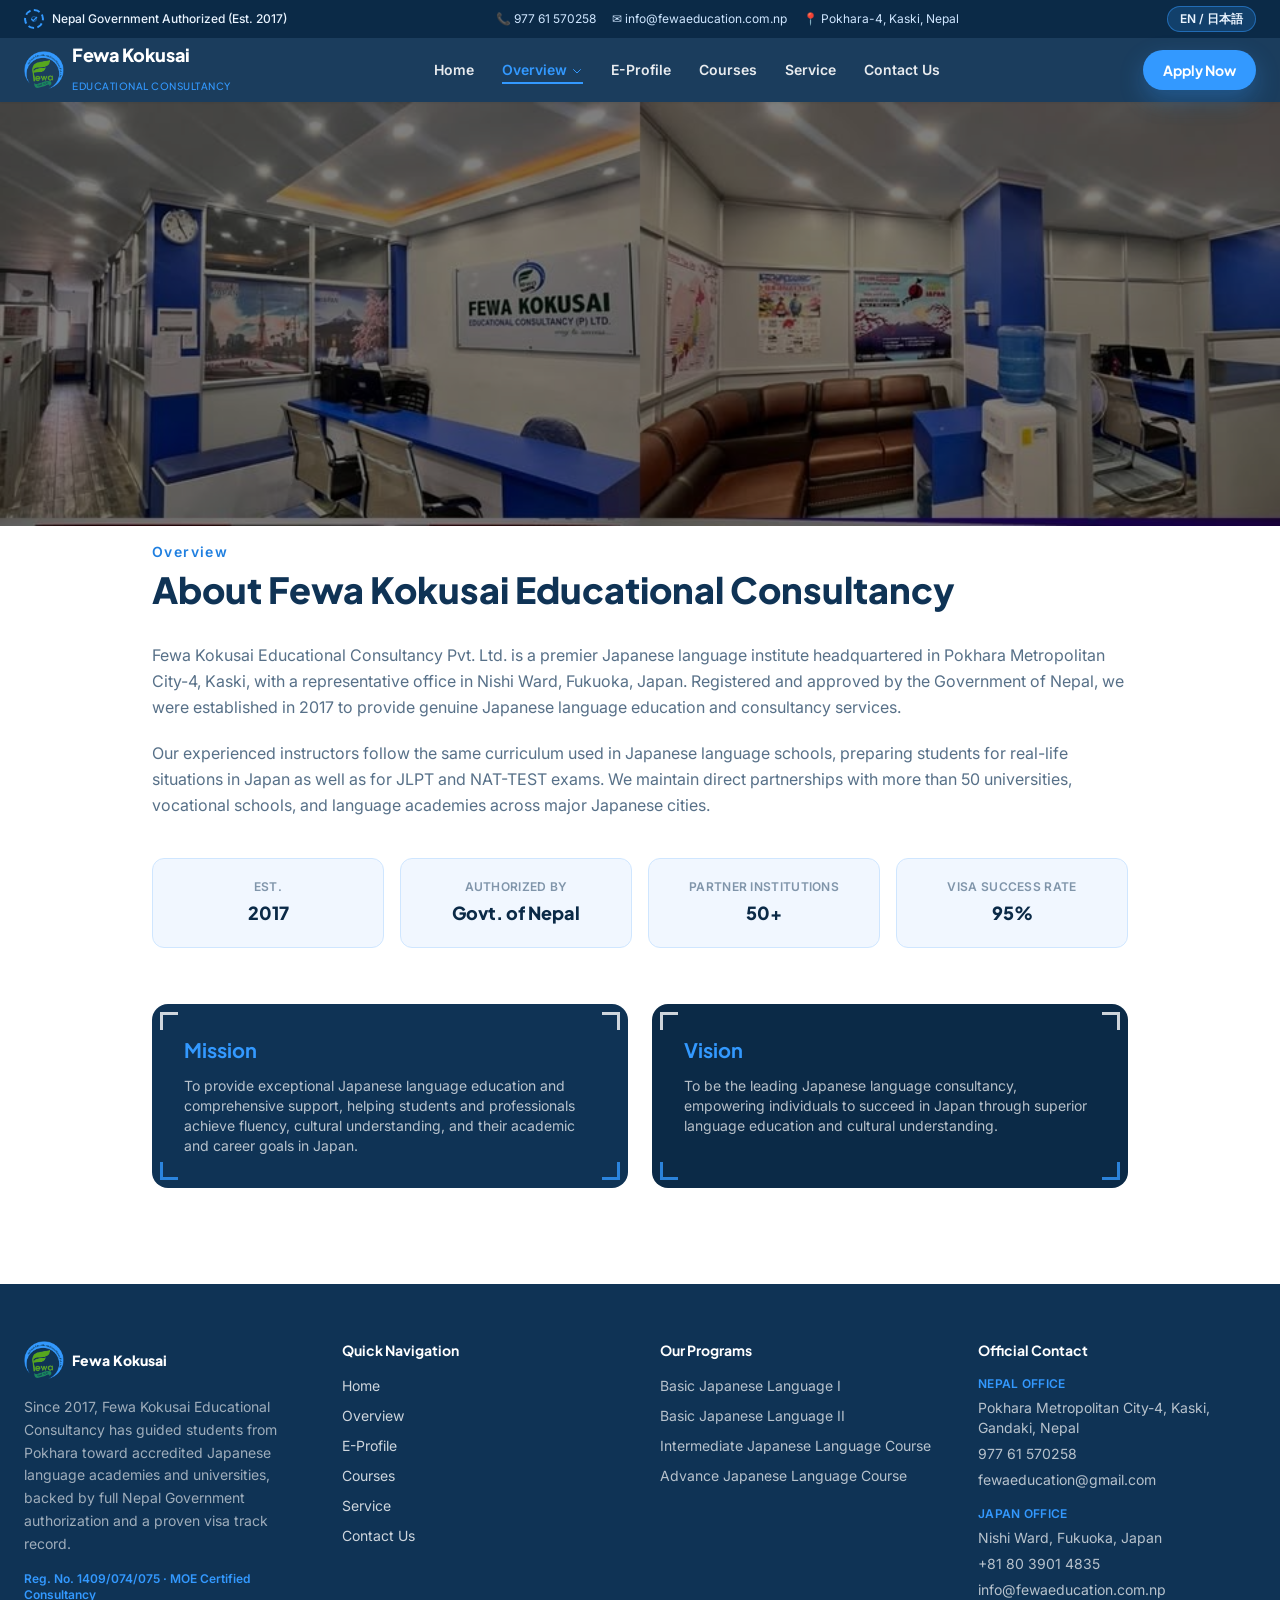
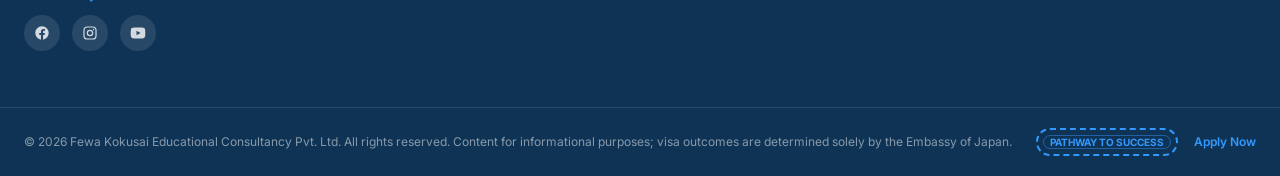
==== about.html @ 4bb46bbb "Add files via upload" ====
<!DOCTYPE html>
<html lang="en">
<head>
<meta charset="UTF-8">
<meta name="viewport" content="width=device-width, initial-scale=1.0">
<title>About Us | Fewa Kokusai Educational Consultancy</title>

<!-- Google Fonts -->
<link rel="preconnect" href="https://fonts.googleapis.com">
<link href="https://fonts.googleapis.com/css2?family=Plus+Jakarta+Sans:wght@500;600;700;800&family=Inter:wght@400;500;600;700&family=Noto+Sans+JP:wght@500;700&display=swap" rel="stylesheet">

<!-- Our stylesheet: everything the site needs, no external CDN required -->
<link rel="stylesheet" href="css/styles.css">
<link rel="icon" href="images/logo.png">
</head>
<body class="bg-white text-navy-900 font-body antialiased">

<!-- ============ HEADER ============ -->
<header class="sticky top-0 z-50 shadow-sm">
  <!-- Utility bar -->
  <div class="bg-emerald-900 text-mint-50 text-xs">
    <div class="max-w-7xl mx-auto px-4 sm:px-6 py-1.5 flex flex-wrap items-center justify-between gap-2">
      <div class="flex items-center gap-2 font-medium">
        <span class="stamp inline-flex items-center justify-center w-5 h-5 text-[9px] font-bold text-mint-400">✓</span>
        <span data-i18n="topbar.badge">Nepal Government Authorized (Est. 2017)</span>
      </div>
      <div class="hidden md:flex items-center gap-4 text-mint-100">
        <a href="tel:+97761570258" class="hover:text-mint-400 transition-colors">📞 977 61 570258</a>
        <a href="mailto:info@fewaeducation.com.np" class="hover:text-mint-400 transition-colors">✉ info@fewaeducation.com.np</a>
        <span>📍 Pokhara-4, Kaski, Nepal</span>
      </div>
      <button id="langToggle" class="flex items-center gap-1 bg-mint-500/20 hover:bg-mint-500/40 border border-mint-400/50 rounded-full px-3 py-1 font-semibold transition-all">
        <span id="langLabel">EN / 日本語</span>
      </button>
    </div>
  </div>

  <!-- Main navbar -->
  <div class="bg-navy-900/95 backdrop-blur">
    <div class="max-w-7xl mx-auto px-4 sm:px-6">
      <div class="flex items-center justify-between h-16">
        <a href="index.html" class="flex items-center gap-2 group">
          <span class="w-10 h-10 flex items-center justify-center group-hover:scale-105 transition-transform">
            <img src="images/logo.png" class="w-full h-full object-contain" alt="Fewa Kokusai logo">
          </span>
          <span class="font-display font-extrabold text-white text-lg tracking-tight leading-none">Fewa Kokusai<br><span class="text-[10px] font-medium text-mint-400 tracking-wider" data-i18n="brand.sub">EDUCATIONAL CONSULTANCY</span></span>
        </a>

        <nav class="hidden lg:flex items-center gap-7 text-sm font-semibold text-white/90">
          <a href="index.html" class="nav-link" data-i18n="nav.home">Home</a>
          <div class="relative group">
            <button class="nav-link active-link flex items-center gap-1" data-i18n="nav.overview" type="button">Overview
              <svg class="w-3 h-3 mt-0.5" fill="none" stroke="currentColor" viewBox="0 0 24 24"><path stroke-linecap="round" stroke-linejoin="round" stroke-width="2" d="M19 9l-7 7-7-7"/></svg>
            </button>
            <div class="absolute left-0 top-full pt-3 opacity-0 invisible group-hover:opacity-100 group-hover:visible transition-all duration-200">
              <div class="bg-white text-navy-900 rounded-xl shadow-2xl border border-mint-100 w-56 py-2 passport-corner">
                <span class="pc-bl"></span><span class="pc-br"></span>
                <a href="about.html" class="block w-full text-left px-4 py-2.5 hover:bg-mint-50 text-sm font-semibold" data-i18n="nav.about">About Us</a>
                <a href="chairman.html" class="block w-full text-left px-4 py-2.5 hover:bg-mint-50 text-sm font-semibold" data-i18n="nav.chairman">Messages From Chairman</a>
              </div>
            </div>
          </div>
          <a href="eprofile.html" class="nav-link" data-i18n="nav.eprofile">E-Profile</a>
          <a href="courses.html" class="nav-link" data-i18n="nav.courses">Courses</a>
          <a href="service.html" class="nav-link" data-i18n="nav.service">Service</a>
          <a href="contact.html" class="nav-link" data-i18n="nav.contact">Contact Us</a>
        </nav>

        <div class="flex items-center gap-3">
          <a href="https://forms.gle/hXB4zRTCv4FULYE1A" target="_blank" rel="noopener" class="hidden sm:inline-flex bg-mint-500 hover:bg-mint-600 text-white font-display font-bold text-sm px-5 py-2.5 rounded-full shadow-lg shadow-mint-500/30 hover:scale-105 transition-all" data-i18n="cta.apply">Apply Now</a>
          <button id="mobileBtn" class="lg:hidden text-white p-2" type="button">
            <svg class="w-7 h-7" fill="none" stroke="currentColor" viewBox="0 0 24 24"><path stroke-linecap="round" stroke-linejoin="round" stroke-width="2" d="M4 6h16M4 12h16M4 18h16"/></svg>
          </button>
        </div>
      </div>
    </div>

    <!-- Mobile menu -->
    <div id="mobileMenu" class="lg:hidden hidden bg-navy-800 border-t border-white/10">
      <div class="px-4 py-4 space-y-1 text-white font-semibold text-sm">
        <a href="index.html" class="block w-full text-left py-2.5" data-i18n="nav.home">Home</a>
        <div class="border-t border-white/10 pt-2 mt-1">
          <p class="text-mint-400 text-xs uppercase tracking-wider mb-1" data-i18n="nav.overview">Overview</p>
          <a href="about.html" class="block w-full text-left py-2 pl-3" data-i18n="nav.about">About Us</a>
          <a href="chairman.html" class="block w-full text-left py-2 pl-3" data-i18n="nav.chairman">Messages From Chairman</a>
        </div>
        <a href="eprofile.html" class="block w-full text-left py-2.5 border-t border-white/10 mt-1" data-i18n="nav.eprofile">E-Profile</a>
        <a href="courses.html" class="block w-full text-left py-2.5" data-i18n="nav.courses">Courses</a>
        <a href="service.html" class="block w-full text-left py-2.5" data-i18n="nav.service">Service</a>
        <a href="contact.html" class="block w-full text-left py-2.5" data-i18n="nav.contact">Contact Us</a>
        <a href="https://forms.gle/hXB4zRTCv4FULYE1A" target="_blank" rel="noopener" class="w-full mt-2 bg-mint-500 hover:bg-mint-600 text-white font-display font-bold px-5 py-2.5 rounded-full" data-i18n="cta.apply">Apply Now</a>
      </div>
    </div>
  </div>
</header>

<main>
  <section class="titleimg">
    <img src="images/about.jpg" class="w-full h-64 sm:h-96 object-cover" alt="Students learning Japanese language in a classroom">
  </section>
  <section class="max-w-5xl mx-auto px-4 sm:px-6 py-16 sm:py-24">
    <p class="text-mint-600 font-semibold tracking-widest text-xs sm:text-sm mb-2 reveal" data-i18n="about.eyebrow">Overview</p>
    <h1 class="font-display font-extrabold text-3xl sm:text-4xl text-navy-900 mb-8 reveal" data-i18n="about.title">About Fewa Kokusai Educational Consultancy</h1>
    <p class="text-navy-900/70 leading-relaxed mb-5 reveal" data-i18n="about.body1">Fewa Kokusai Educational Consultancy Pvt. Ltd. is a premier Japanese language institute headquartered in Pokhara Metropolitan City-4, Kaski, with a representative office in Nishi Ward, Fukuoka, Japan. Registered and approved by the Government of Nepal, we were established in 2017 to provide genuine Japanese language education and consultancy services.</p>
    <p class="text-navy-900/70 leading-relaxed mb-10 reveal" data-i18n="about.body2">Our experienced instructors follow the same curriculum used in Japanese language schools, preparing students for real-life situations in Japan as well as for JLPT and NAT-TEST exams. We maintain direct partnerships with more than 50 universities, vocational schools, and language academies across major Japanese cities.</p>

    <div class="grid sm:grid-cols-4 gap-4 mb-14 reveal">
      <div class="bg-mist rounded-xl p-5 text-center border border-navy-100">
        <p class="text-navy-900/50 text-xs font-semibold uppercase tracking-wide" data-i18n="about.stat1">Est.</p>
        <p class="font-display font-extrabold text-lg text-emerald-900 mt-1" data-i18n="about.stat1n">2017</p>
      </div>
      <div class="bg-mist rounded-xl p-5 text-center border border-navy-100">
        <p class="text-navy-900/50 text-xs font-semibold uppercase tracking-wide" data-i18n="about.stat2">Authorized By</p>
        <p class="font-display font-extrabold text-lg text-emerald-900 mt-1" data-i18n="about.stat2n">Govt. of Nepal</p>
      </div>
      <div class="bg-mist rounded-xl p-5 text-center border border-navy-100">
        <p class="text-navy-900/50 text-xs font-semibold uppercase tracking-wide" data-i18n="about.stat3">Partner Institutions</p>
        <p class="font-display font-extrabold text-lg text-emerald-900 mt-1" data-i18n="about.stat3n">50+</p>
      </div>
      <div class="bg-mist rounded-xl p-5 text-center border border-navy-100">
        <p class="text-navy-900/50 text-xs font-semibold uppercase tracking-wide" data-i18n="about.stat4">Visa Success Rate</p>
        <p class="font-display font-extrabold text-lg text-emerald-900 mt-1" data-i18n="about.stat4n">95%</p>
      </div>
    </div>

    <div class="grid md:grid-cols-2 gap-6">
      <div class="reveal passport-corner bg-navy-900 text-white rounded-2xl p-8">
        <span class="pc-bl"></span><span class="pc-br"></span>
        <h3 class="font-display font-bold text-xl text-mint-400 mb-3" data-i18n="about.mission.title">Mission</h3>
        <p class="text-white/70 text-sm leading-relaxed" data-i18n="about.mission.body">To provide exceptional Japanese language education and comprehensive support, helping students and professionals achieve fluency, cultural understanding, and their academic and career goals in Japan.</p>
      </div>
      <div class="reveal passport-corner bg-emerald-900 text-white rounded-2xl p-8">
        <span class="pc-bl"></span><span class="pc-br"></span>
        <h3 class="font-display font-bold text-xl text-mint-400 mb-3" data-i18n="about.vision.title">Vision</h3>
        <p class="text-white/70 text-sm leading-relaxed" data-i18n="about.vision.body">To be the leading Japanese language consultancy, empowering individuals to succeed in Japan through superior language education and cultural understanding.</p>
      </div>
    </div>
  </section>
</main>

<!-- ============ FOOTER ============ -->
<footer class="bg-navy-900 text-white/80 mt-0">
  <div class="max-w-7xl mx-auto px-4 sm:px-6 py-14 grid grid-cols-1 sm:grid-cols-2 lg:grid-cols-4 gap-10 text-sm">
    <div>
      <div class="flex items-center gap-2 mb-4">
        <span class="w-10 h-10 flex items-center justify-center">
          <img src="images/logo.png" class="w-full h-full object-contain" alt="Fewa Kokusai logo">
        </span>
        <span class="font-display font-extrabold text-white" data-i18n="brand.name">Fewa Kokusai</span>
      </div>
      <p class="leading-relaxed text-white/60 mb-4" data-i18n="footer.about">Since 2017, Fewa Kokusai Educational Consultancy has guided students from Pokhara toward accredited Japanese language academies and universities, backed by full Nepal Government authorization and a proven visa track record.</p>
      <p class="text-mint-400 text-xs font-semibold mb-3" data-i18n="footer.reg">Reg. No.  1409/074/075 · MOE Certified Consultancy</p>
      <div class="flex gap-3">
        <a href="https://www.facebook.com/Fewaedu?locale=ja_JP" target="_blank" rel="noopener" aria-label="Facebook" class="w-9 h-9 rounded-full bg-white/10 hover:bg-mint-500 flex items-center justify-center transition-colors">
          <svg class="w-4 h-4" fill="currentColor" viewBox="0 0 24 24"><path d="M22 12.07C22 6.5 17.52 2 12 2S2 6.5 2 12.07c0 5 3.66 9.15 8.44 9.93v-7.02H7.9v-2.91h2.54V9.85c0-2.5 1.49-3.89 3.77-3.89 1.09 0 2.24.2 2.24.2v2.46h-1.26c-1.24 0-1.63.77-1.63 1.56v1.88h2.78l-.44 2.91h-2.34V22c4.78-.78 8.44-4.93 8.44-9.93z"/></svg>
        </a>
        <a href="https://www.instagram.com/fewaeducation/" target="_blank" rel="noopener" aria-label="Instagram" class="w-9 h-9 rounded-full bg-white/10 hover:bg-mint-500 flex items-center justify-center transition-colors">
          <svg class="w-4 h-4" fill="none" stroke="currentColor" viewBox="0 0 24 24"><rect x="3" y="3" width="18" height="18" rx="5" stroke-width="1.8"/><circle cx="12" cy="12" r="4" stroke-width="1.8"/><circle cx="17.2" cy="6.8" r="1.1" fill="currentColor" stroke="none"/></svg>
        </a>
        <a href="https://www.youtube.com/@FewaEducation" target="_blank" rel="noopener" aria-label="YouTube" class="w-9 h-9 rounded-full bg-white/10 hover:bg-mint-500 flex items-center justify-center transition-colors">
          <svg class="w-4 h-4" fill="currentColor" viewBox="0 0 24 24"><path d="M22.5 6.2a2.8 2.8 0 00-2-2C18.9 3.7 12 3.7 12 3.7s-6.9 0-8.5.5a2.8 2.8 0 00-2 2A29 29 0 001 12a29 29 0 00.5 5.8 2.8 2.8 0 002 2c1.6.5 8.5.5 8.5.5s6.9 0 8.5-.5a2.8 2.8 0 002-2A29 29 0 0023 12a29 29 0 00-.5-5.8zM9.8 15.4V8.6l6 3.4-6 3.4z"/></svg>
        </a>
      </div>
    </div>
    <div>
      <h4 class="font-display font-bold text-white mb-4" data-i18n="footer.nav">Quick Navigation</h4>
      <ul class="space-y-2.5">
        <li><a href="index.html" class="hover:text-mint-400 transition-colors" data-i18n="nav.home">Home</a></li>
        <li><a href="about.html" class="hover:text-mint-400 transition-colors" data-i18n="nav.about">Overview</a></li>
        <li><a href="eprofile.html" class="hover:text-mint-400 transition-colors" data-i18n="nav.eprofile">E-Profile</a></li>
        <li><a href="courses.html" class="hover:text-mint-400 transition-colors" data-i18n="nav.courses">Courses</a></li>
        <li><a href="service.html" class="hover:text-mint-400 transition-colors" data-i18n="nav.service">Service</a></li>
        <li><a href="contact.html" class="hover:text-mint-400 transition-colors" data-i18n="nav.contact">Contact Us</a></li>
      </ul>
    </div>
    <div>
      <h4 class="font-display font-bold text-white mb-4" data-i18n="footer.programs">Our Programs</h4>
      <ul class="space-y-2.5 text-white/70">
        <li data-i18n="course.1.title">Basic Japanese Language I</li>
        <li data-i18n="course.2.title">Basic Japanese Language II</li>
        <li data-i18n="course.3.title">Intermediate Japanese Language Course</li>
        <li data-i18n="course.4.title">Advance Japanese Language Course</li>
      </ul>
    </div>
    <div>
      <h4 class="font-display font-bold text-white mb-4" data-i18n="footer.contact">Official Contact</h4>
      <p class="text-mint-400 font-semibold text-xs uppercase tracking-wide mb-1.5" data-i18n="footer.nepal.title">Nepal Office</p>
      <ul class="space-y-1.5 text-white/70 mb-4">
        <li data-i18n="footer.address.nepal">Pokhara Metropolitan City-4, Kaski, Gandaki, Nepal</li>
        <li>977 61 570258</li>
        <li>fewaeducation@gmail.com</li>
      </ul>
      <p class="text-mint-400 font-semibold text-xs uppercase tracking-wide mb-1.5" data-i18n="footer.japan.title">Japan Office</p>
      <ul class="space-y-1.5 text-white/70">
        <li data-i18n="footer.address.japan">Nishi Ward, Fukuoka, Japan</li>
        <li>+81 80 3901 4835</li>
        <li>info@fewaeducation.com.np</li>
      </ul>
    </div>
  </div>
  <div class="border-t border-white/10">
    <div class="max-w-7xl mx-auto px-4 sm:px-6 py-5 flex flex-col sm:flex-row items-center justify-between gap-4 text-xs text-white/50">
      <p data-i18n="footer.copyright">© 2026 Fewa Kokusai Educational Consultancy Pvt. Ltd. All rights reserved. Content for informational purposes; visa outcomes are determined solely by the Embassy of Japan.</p>
      <div class="flex items-center gap-4">
        <span class="stamp px-3 py-1 text-[10px] font-bold text-mint-400" data-i18n="footer.badge">PATHWAY TO SUCCESS</span>
        <a href="https://forms.gle/hXB4zRTCv4FULYE1A" target="_blank" rel="noopener" class="text-mint-400 font-semibold hover:underline" data-i18n="cta.apply">Apply Now</a>
      </div>
    </div>
  </div>
</footer>

<!-- =========================================================
     SCRIPTS
     1) language.js  -> Japanese text dictionary (edit here)
     2) main.js      -> small interactive behaviors
========================================================= -->
<script src="js/language.js"></script>
<script src="js/main.js"></script>
</body>
</html>
---- css/styles.css ----
/* =========================================================
   FEWA KOKUSAI — STYLES.CSS  (self-contained, no CDN needed)
   =========================================================
   Every rule the site needs lives right here in this one file.
   Earlier versions loaded Tailwind CSS live from the internet
   (cdn.tailwindcss.com) on every page view. If that request was
   ever blocked or slow (school/office networks, ad-blockers,
   temporary outages), ALL styling silently disappeared and the
   site looked blank. This file removes that risk completely —
   nothing here depends on any outside connection.

   BEGINNER TIP: The brand color is Dodger Blue (#3399ff).
   Change --brand-blue below and matching color classes update.
========================================================= */

:root {
  --brand-blue: #3399ff;
  --brand-blue-dark: #1f7fe0;
  --brand-blue-soft: rgba(51, 153, 255, 0.45);
  --brand-blue-glow: rgba(51, 153, 255, 0.25);
}

*, *::before, *::after { box-sizing: border-box; margin: 0; padding: 0; }
html { scroll-behavior: smooth; -webkit-text-size-adjust: 100%; }
body { font-family: 'Inter', Arial, sans-serif; color: #0F3355; background:#fff; line-height:1.5; -webkit-font-smoothing:antialiased; }
img, svg { display:block; max-width:100%; }
button { font: inherit; cursor:pointer; background:none; border:none; color:inherit; }
a { color:inherit; text-decoration:none; }
input, select, textarea { font:inherit; color:inherit; }
ul { list-style:none; }

.font-display { font-family: 'Plus Jakarta Sans', sans-serif; }
.font-body { font-family: 'Inter', sans-serif; }
[data-jp] .font-display, .lang-jp .font-display { font-family: 'Noto Sans JP', sans-serif; }
.antialiased { -webkit-font-smoothing:antialiased; }

::-webkit-scrollbar { width: 8px; }
::-webkit-scrollbar-thumb { background: var(--brand-blue-dark); border-radius: 8px; }


.block{display:block}
.hidden{display:none}
.flex{display:flex}
.inline-flex{display:inline-flex}
.grid{display:grid}
.flex-col{flex-direction:column}
.flex-wrap{flex-wrap:wrap}
.flex-1{flex:1 1 0%}
.shrink-0{flex-shrink:0}
.items-center{align-items:center}
.items-start{align-items:flex-start}
.items-end{align-items:flex-end}
.justify-center{justify-content:center}
.justify-between{justify-content:space-between}
.text-center{text-align:center}
.text-left{text-align:left}
.relative{position:relative}
.absolute{position:absolute}
.fixed{position:fixed}
.sticky{position:sticky}
.inset-0{top:0;right:0;bottom:0;left:0}
.top-0{top:0}
.top-full{top:100%}
.top-1\/2{top:50%}
.left-0{left:0}
.left-4{left:1rem}
.left-1\/2{left:50%}
.right-4{right:1rem}
.bottom-5{bottom:1.25rem}
.-translate-x-1\/2{transform:translateX(-50%)}
.-translate-y-1\/2{transform:translateY(-50%)}
.z-10{z-index:10}
.z-20{z-index:20}
.z-50{z-index:50}
.z-\[100\]{z-index:100}
.overflow-hidden{overflow:hidden}
.w-full{width:100%}
.h-full{height:100%}
.mx-auto{margin-left:auto;margin-right:auto}
.object-contain{object-fit:contain}
.leading-none{line-height:1}
.leading-tight{line-height:1.25}
.leading-relaxed{line-height:1.625}
.italic{font-style:italic}
.uppercase{text-transform:uppercase}
.tracking-tight{letter-spacing:-0.025em}
.tracking-wide{letter-spacing:0.025em}
.tracking-wider{letter-spacing:0.05em}
.tracking-widest{letter-spacing:0.1em}
.font-medium{font-weight:500}
.font-semibold{font-weight:600}
.font-bold{font-weight:700}
.font-extrabold{font-weight:800}
.border{border-width:1px;border-style:solid;border-color:#e5e7eb}
.border-2{border-width:2px;border-style:solid;border-color:#e5e7eb}
.border-t{border-top-width:1px;border-top-style:solid;border-color:#e5e7eb}
.border-x{border-left-width:1px;border-right-width:1px;border-style:solid;border-color:#e5e7eb}
.rounded-lg{border-radius:0.5rem}
.rounded-xl{border-radius:0.75rem}
.rounded-2xl{border-radius:1rem}
.rounded-full{border-radius:9999px}
.shadow-sm{box-shadow:0 1px 2px rgba(0,0,0,.05)}
.shadow-lg{box-shadow:0 10px 25px rgba(0,0,0,.12)}
.shadow-xl{box-shadow:0 20px 35px rgba(0,0,0,.15)}
.shadow-2xl{box-shadow:0 25px 50px rgba(0,0,0,.25)}
.shadow-mint-500\/30{box-shadow:0 10px 25px rgba(51,153,255,.3)}
.outline-none{outline:none}
.resize-none{resize:none}
.backdrop-blur{backdrop-filter:blur(8px)}
.backdrop-blur-sm{backdrop-filter:blur(4px)}
.transition-all{transition:all .2s ease}
.transition-colors{transition:color .2s ease,background-color .2s ease,border-color .2s ease}
.transition-shadow{transition:box-shadow .2s ease}
.transition-transform{transition:transform .2s ease}
.duration-200{transition-duration:.2s}
.group{position:relative}
.invisible{visibility:hidden}
.opacity-0{opacity:0}

.p-0{padding:0;}
.p-0\.5{padding:0.125rem;}
.p-1{padding:0.25rem;}
.p-1\.5{padding:0.375rem;}
.p-2{padding:0.5rem;}
.p-2\.5{padding:0.625rem;}
.p-3{padding:0.75rem;}
.p-4{padding:1rem;}
.p-5{padding:1.25rem;}
.p-6{padding:1.5rem;}
.p-7{padding:1.75rem;}
.p-8{padding:2rem;}
.p-9{padding:2.25rem;}
.p-10{padding:2.5rem;}
.p-12{padding:3rem;}
.p-14{padding:3.5rem;}
.p-16{padding:4rem;}
.p-20{padding:5rem;}
.p-24{padding:6rem;}
.p-28{padding:7rem;}
.p-56{padding:14rem;}
.px-0{padding-left:0; padding-right:0;}
.px-0\.5{padding-left:0.125rem; padding-right:0.125rem;}
.px-1{padding-left:0.25rem; padding-right:0.25rem;}
.px-1\.5{padding-left:0.375rem; padding-right:0.375rem;}
.px-2{padding-left:0.5rem; padding-right:0.5rem;}
.px-2\.5{padding-left:0.625rem; padding-right:0.625rem;}
.px-3{padding-left:0.75rem; padding-right:0.75rem;}
.px-4{padding-left:1rem; padding-right:1rem;}
.px-5{padding-left:1.25rem; padding-right:1.25rem;}
.px-6{padding-left:1.5rem; padding-right:1.5rem;}
.px-7{padding-left:1.75rem; padding-right:1.75rem;}
.px-8{padding-left:2rem; padding-right:2rem;}
.px-9{padding-left:2.25rem; padding-right:2.25rem;}
.px-10{padding-left:2.5rem; padding-right:2.5rem;}
.px-12{padding-left:3rem; padding-right:3rem;}
.px-14{padding-left:3.5rem; padding-right:3.5rem;}
.px-16{padding-left:4rem; padding-right:4rem;}
.px-20{padding-left:5rem; padding-right:5rem;}
.px-24{padding-left:6rem; padding-right:6rem;}
.px-28{padding-left:7rem; padding-right:7rem;}
.px-56{padding-left:14rem; padding-right:14rem;}
.py-0{padding-top:0; padding-bottom:0;}
.py-0\.5{padding-top:0.125rem; padding-bottom:0.125rem;}
.py-1{padding-top:0.25rem; padding-bottom:0.25rem;}
.py-1\.5{padding-top:0.375rem; padding-bottom:0.375rem;}
.py-2{padding-top:0.5rem; padding-bottom:0.5rem;}
.py-2\.5{padding-top:0.625rem; padding-bottom:0.625rem;}
.py-3{padding-top:0.75rem; padding-bottom:0.75rem;}
.py-4{padding-top:1rem; padding-bottom:1rem;}
.py-5{padding-top:1.25rem; padding-bottom:1.25rem;}
.py-6{padding-top:1.5rem; padding-bottom:1.5rem;}
.py-7{padding-top:1.75rem; padding-bottom:1.75rem;}
.py-8{padding-top:2rem; padding-bottom:2rem;}
.py-9{padding-top:2.25rem; padding-bottom:2.25rem;}
.py-10{padding-top:2.5rem; padding-bottom:2.5rem;}
.py-12{padding-top:3rem; padding-bottom:3rem;}
.py-14{padding-top:3.5rem; padding-bottom:3.5rem;}
.py-16{padding-top:4rem; padding-bottom:4rem;}
.py-20{padding-top:5rem; padding-bottom:5rem;}
.py-24{padding-top:6rem; padding-bottom:6rem;}
.py-28{padding-top:7rem; padding-bottom:7rem;}
.py-56{padding-top:14rem; padding-bottom:14rem;}
.pt-0{padding-top:0;}
.pt-0\.5{padding-top:0.125rem;}
.pt-1{padding-top:0.25rem;}
.pt-1\.5{padding-top:0.375rem;}
.pt-2{padding-top:0.5rem;}
.pt-2\.5{padding-top:0.625rem;}
.pt-3{padding-top:0.75rem;}
.pt-4{padding-top:1rem;}
.pt-5{padding-top:1.25rem;}
.pt-6{padding-top:1.5rem;}
.pt-7{padding-top:1.75rem;}
.pt-8{padding-top:2rem;}
.pt-9{padding-top:2.25rem;}
.pt-10{padding-top:2.5rem;}
.pt-12{padding-top:3rem;}
.pt-14{padding-top:3.5rem;}
.pt-16{padding-top:4rem;}
.pt-20{padding-top:5rem;}
.pt-24{padding-top:6rem;}
.pt-28{padding-top:7rem;}
.pt-56{padding-top:14rem;}
.pb-0{padding-bottom:0;}
.pb-0\.5{padding-bottom:0.125rem;}
.pb-1{padding-bottom:0.25rem;}
.pb-1\.5{padding-bottom:0.375rem;}
.pb-2{padding-bottom:0.5rem;}
.pb-2\.5{padding-bottom:0.625rem;}
.pb-3{padding-bottom:0.75rem;}
.pb-4{padding-bottom:1rem;}
.pb-5{padding-bottom:1.25rem;}
.pb-6{padding-bottom:1.5rem;}
.pb-7{padding-bottom:1.75rem;}
.pb-8{padding-bottom:2rem;}
.pb-9{padding-bottom:2.25rem;}
.pb-10{padding-bottom:2.5rem;}
.pb-12{padding-bottom:3rem;}
.pb-14{padding-bottom:3.5rem;}
.pb-16{padding-bottom:4rem;}
.pb-20{padding-bottom:5rem;}
.pb-24{padding-bottom:6rem;}
.pb-28{padding-bottom:7rem;}
.pb-56{padding-bottom:14rem;}
.pl-0{padding-left:0;}
.pl-0\.5{padding-left:0.125rem;}
.pl-1{padding-left:0.25rem;}
.pl-1\.5{padding-left:0.375rem;}
.pl-2{padding-left:0.5rem;}
.pl-2\.5{padding-left:0.625rem;}
.pl-3{padding-left:0.75rem;}
.pl-4{padding-left:1rem;}
.pl-5{padding-left:1.25rem;}
.pl-6{padding-left:1.5rem;}
.pl-7{padding-left:1.75rem;}
.pl-8{padding-left:2rem;}
.pl-9{padding-left:2.25rem;}
.pl-10{padding-left:2.5rem;}
.pl-12{padding-left:3rem;}
.pl-14{padding-left:3.5rem;}
.pl-16{padding-left:4rem;}
.pl-20{padding-left:5rem;}
.pl-24{padding-left:6rem;}
.pl-28{padding-left:7rem;}
.pl-56{padding-left:14rem;}
.pr-0{padding-right:0;}
.pr-0\.5{padding-right:0.125rem;}
.pr-1{padding-right:0.25rem;}
.pr-1\.5{padding-right:0.375rem;}
.pr-2{padding-right:0.5rem;}
.pr-2\.5{padding-right:0.625rem;}
.pr-3{padding-right:0.75rem;}
.pr-4{padding-right:1rem;}
.pr-5{padding-right:1.25rem;}
.pr-6{padding-right:1.5rem;}
.pr-7{padding-right:1.75rem;}
.pr-8{padding-right:2rem;}
.pr-9{padding-right:2.25rem;}
.pr-10{padding-right:2.5rem;}
.pr-12{padding-right:3rem;}
.pr-14{padding-right:3.5rem;}
.pr-16{padding-right:4rem;}
.pr-20{padding-right:5rem;}
.pr-24{padding-right:6rem;}
.pr-28{padding-right:7rem;}
.pr-56{padding-right:14rem;}
.m-0{margin:0;}
.m-0\.5{margin:0.125rem;}
.m-1{margin:0.25rem;}
.m-1\.5{margin:0.375rem;}
.m-2{margin:0.5rem;}
.m-2\.5{margin:0.625rem;}
.m-3{margin:0.75rem;}
.m-4{margin:1rem;}
.m-5{margin:1.25rem;}
.m-6{margin:1.5rem;}
.m-7{margin:1.75rem;}
.m-8{margin:2rem;}
.m-9{margin:2.25rem;}
.m-10{margin:2.5rem;}
.m-12{margin:3rem;}
.m-14{margin:3.5rem;}
.m-16{margin:4rem;}
.m-20{margin:5rem;}
.m-24{margin:6rem;}
.m-28{margin:7rem;}
.m-56{margin:14rem;}
.mx-0{margin-left:0; margin-right:0;}
.mx-0\.5{margin-left:0.125rem; margin-right:0.125rem;}
.mx-1{margin-left:0.25rem; margin-right:0.25rem;}
.mx-1\.5{margin-left:0.375rem; margin-right:0.375rem;}
.mx-2{margin-left:0.5rem; margin-right:0.5rem;}
.mx-2\.5{margin-left:0.625rem; margin-right:0.625rem;}
.mx-3{margin-left:0.75rem; margin-right:0.75rem;}
.mx-4{margin-left:1rem; margin-right:1rem;}
.mx-5{margin-left:1.25rem; margin-right:1.25rem;}
.mx-6{margin-left:1.5rem; margin-right:1.5rem;}
.mx-7{margin-left:1.75rem; margin-right:1.75rem;}
.mx-8{margin-left:2rem; margin-right:2rem;}
.mx-9{margin-left:2.25rem; margin-right:2.25rem;}
.mx-10{margin-left:2.5rem; margin-right:2.5rem;}
.mx-12{margin-left:3rem; margin-right:3rem;}
.mx-14{margin-left:3.5rem; margin-right:3.5rem;}
.mx-16{margin-left:4rem; margin-right:4rem;}
.mx-20{margin-left:5rem; margin-right:5rem;}
.mx-24{margin-left:6rem; margin-right:6rem;}
.mx-28{margin-left:7rem; margin-right:7rem;}
.mx-56{margin-left:14rem; margin-right:14rem;}
.my-0{margin-top:0; margin-bottom:0;}
.my-0\.5{margin-top:0.125rem; margin-bottom:0.125rem;}
.my-1{margin-top:0.25rem; margin-bottom:0.25rem;}
.my-1\.5{margin-top:0.375rem; margin-bottom:0.375rem;}
.my-2{margin-top:0.5rem; margin-bottom:0.5rem;}
.my-2\.5{margin-top:0.625rem; margin-bottom:0.625rem;}
.my-3{margin-top:0.75rem; margin-bottom:0.75rem;}
.my-4{margin-top:1rem; margin-bottom:1rem;}
.my-5{margin-top:1.25rem; margin-bottom:1.25rem;}
.my-6{margin-top:1.5rem; margin-bottom:1.5rem;}
.my-7{margin-top:1.75rem; margin-bottom:1.75rem;}
.my-8{margin-top:2rem; margin-bottom:2rem;}
.my-9{margin-top:2.25rem; margin-bottom:2.25rem;}
.my-10{margin-top:2.5rem; margin-bottom:2.5rem;}
.my-12{margin-top:3rem; margin-bottom:3rem;}
.my-14{margin-top:3.5rem; margin-bottom:3.5rem;}
.my-16{margin-top:4rem; margin-bottom:4rem;}
.my-20{margin-top:5rem; margin-bottom:5rem;}
.my-24{margin-top:6rem; margin-bottom:6rem;}
.my-28{margin-top:7rem; margin-bottom:7rem;}
.my-56{margin-top:14rem; margin-bottom:14rem;}
.mt-0{margin-top:0;}
.mt-0\.5{margin-top:0.125rem;}
.mt-1{margin-top:0.25rem;}
.mt-1\.5{margin-top:0.375rem;}
.mt-2{margin-top:0.5rem;}
.mt-2\.5{margin-top:0.625rem;}
.mt-3{margin-top:0.75rem;}
.mt-4{margin-top:1rem;}
.mt-5{margin-top:1.25rem;}
.mt-6{margin-top:1.5rem;}
.mt-7{margin-top:1.75rem;}
.mt-8{margin-top:2rem;}
.mt-9{margin-top:2.25rem;}
.mt-10{margin-top:2.5rem;}
.mt-12{margin-top:3rem;}
.mt-14{margin-top:3.5rem;}
.mt-16{margin-top:4rem;}
.mt-20{margin-top:5rem;}
.mt-24{margin-top:6rem;}
.mt-28{margin-top:7rem;}
.mt-56{margin-top:14rem;}
.mb-0{margin-bottom:0;}
.mb-0\.5{margin-bottom:0.125rem;}
.mb-1{margin-bottom:0.25rem;}
.mb-1\.5{margin-bottom:0.375rem;}
.mb-2{margin-bottom:0.5rem;}
.mb-2\.5{margin-bottom:0.625rem;}
.mb-3{margin-bottom:0.75rem;}
.mb-4{margin-bottom:1rem;}
.mb-5{margin-bottom:1.25rem;}
.mb-6{margin-bottom:1.5rem;}
.mb-7{margin-bottom:1.75rem;}
.mb-8{margin-bottom:2rem;}
.mb-9{margin-bottom:2.25rem;}
.mb-10{margin-bottom:2.5rem;}
.mb-12{margin-bottom:3rem;}
.mb-14{margin-bottom:3.5rem;}
.mb-16{margin-bottom:4rem;}
.mb-20{margin-bottom:5rem;}
.mb-24{margin-bottom:6rem;}
.mb-28{margin-bottom:7rem;}
.mb-56{margin-bottom:14rem;}
.ml-0{margin-left:0;}
.ml-0\.5{margin-left:0.125rem;}
.ml-1{margin-left:0.25rem;}
.ml-1\.5{margin-left:0.375rem;}
.ml-2{margin-left:0.5rem;}
.ml-2\.5{margin-left:0.625rem;}
.ml-3{margin-left:0.75rem;}
.ml-4{margin-left:1rem;}
.ml-5{margin-left:1.25rem;}
.ml-6{margin-left:1.5rem;}
.ml-7{margin-left:1.75rem;}
.ml-8{margin-left:2rem;}
.ml-9{margin-left:2.25rem;}
.ml-10{margin-left:2.5rem;}
.ml-12{margin-left:3rem;}
.ml-14{margin-left:3.5rem;}
.ml-16{margin-left:4rem;}
.ml-20{margin-left:5rem;}
.ml-24{margin-left:6rem;}
.ml-28{margin-left:7rem;}
.ml-56{margin-left:14rem;}
.mr-0{margin-right:0;}
.mr-0\.5{margin-right:0.125rem;}
.mr-1{margin-right:0.25rem;}
.mr-1\.5{margin-right:0.375rem;}
.mr-2{margin-right:0.5rem;}
.mr-2\.5{margin-right:0.625rem;}
.mr-3{margin-right:0.75rem;}
.mr-4{margin-right:1rem;}
.mr-5{margin-right:1.25rem;}
.mr-6{margin-right:1.5rem;}
.mr-7{margin-right:1.75rem;}
.mr-8{margin-right:2rem;}
.mr-9{margin-right:2.25rem;}
.mr-10{margin-right:2.5rem;}
.mr-12{margin-right:3rem;}
.mr-14{margin-right:3.5rem;}
.mr-16{margin-right:4rem;}
.mr-20{margin-right:5rem;}
.mr-24{margin-right:6rem;}
.mr-28{margin-right:7rem;}
.mr-56{margin-right:14rem;}
.ml-4{margin-left:1rem}
.-ml-0{margin-left:0}
.mt-0\.5{margin-top:0.125rem}
.gap-0{gap:0}
.gap-0\.5{gap:0.125rem}
.gap-1{gap:0.25rem}
.gap-1\.5{gap:0.375rem}
.gap-2{gap:0.5rem}
.gap-2\.5{gap:0.625rem}
.gap-3{gap:0.75rem}
.gap-4{gap:1rem}
.gap-5{gap:1.25rem}
.gap-6{gap:1.5rem}
.gap-7{gap:1.75rem}
.gap-8{gap:2rem}
.gap-9{gap:2.25rem}
.gap-10{gap:2.5rem}
.gap-12{gap:3rem}
.gap-14{gap:3.5rem}
.gap-16{gap:4rem}
.gap-20{gap:5rem}
.gap-24{gap:6rem}
.gap-28{gap:7rem}
.gap-56{gap:14rem}
.space-y-0 > * + *{margin-top:0}
.space-y-0\.5 > * + *{margin-top:0.125rem}
.space-y-1 > * + *{margin-top:0.25rem}
.space-y-1\.5 > * + *{margin-top:0.375rem}
.space-y-2 > * + *{margin-top:0.5rem}
.space-y-2\.5 > * + *{margin-top:0.625rem}
.space-y-3 > * + *{margin-top:0.75rem}
.space-y-4 > * + *{margin-top:1rem}
.space-y-5 > * + *{margin-top:1.25rem}
.space-y-6 > * + *{margin-top:1.5rem}
.space-y-7 > * + *{margin-top:1.75rem}
.space-y-8 > * + *{margin-top:2rem}
.space-y-9 > * + *{margin-top:2.25rem}
.space-y-10 > * + *{margin-top:2.5rem}
.space-y-12 > * + *{margin-top:3rem}
.space-y-14 > * + *{margin-top:3.5rem}
.space-y-16 > * + *{margin-top:4rem}
.space-y-20 > * + *{margin-top:5rem}
.space-y-24 > * + *{margin-top:6rem}
.space-y-28 > * + *{margin-top:7rem}
.space-y-56 > * + *{margin-top:14rem}
.w-0{width:0}
.h-0{height:0}
.w-0\.5{width:0.125rem}
.h-0\.5{height:0.125rem}
.w-1{width:0.25rem}
.h-1{height:0.25rem}
.w-1\.5{width:0.375rem}
.h-1\.5{height:0.375rem}
.w-2{width:0.5rem}
.h-2{height:0.5rem}
.w-2\.5{width:0.625rem}
.h-2\.5{height:0.625rem}
.w-3{width:0.75rem}
.h-3{height:0.75rem}
.w-4{width:1rem}
.h-4{height:1rem}
.w-5{width:1.25rem}
.h-5{height:1.25rem}
.w-6{width:1.5rem}
.h-6{height:1.5rem}
.w-7{width:1.75rem}
.h-7{height:1.75rem}
.w-8{width:2rem}
.h-8{height:2rem}
.w-9{width:2.25rem}
.h-9{height:2.25rem}
.w-10{width:2.5rem}
.h-10{height:2.5rem}
.w-12{width:3rem}
.h-12{height:3rem}
.w-14{width:3.5rem}
.h-14{height:3.5rem}
.w-16{width:4rem}
.h-16{height:4rem}
.w-20{width:5rem}
.h-20{height:5rem}
.w-24{width:6rem}
.h-24{height:6rem}
.w-28{width:7rem}
.h-28{height:7rem}
.w-56{width:14rem}
.h-56{height:14rem}
.w-56{width:14rem}

.max-w-2xl{max-width:42rem}
.max-w-3xl{max-width:48rem}
.max-w-4xl{max-width:56rem}
.max-w-5xl{max-width:64rem}
.max-w-7xl{max-width:80rem}
.max-w-md{max-width:28rem}
.max-w-sm{max-width:24rem}
.max-w-xl{max-width:36rem}
.h-\[50vh\]{height:50vh}
.min-h-\[380px\]{min-height:380px}
.aspect-video{aspect-ratio:16/9}
.aspect-\[4\/3\]{aspect-ratio:4/3}

.text-xs{font-size:0.75rem;line-height:1rem}
.text-sm{font-size:0.875rem;line-height:1.25rem}
.text-base{font-size:1rem;line-height:1.5rem}
.text-lg{font-size:1.125rem;line-height:1.75rem}
.text-xl{font-size:1.25rem;line-height:1.75rem}
.text-2xl{font-size:1.5rem;line-height:2rem}
.text-3xl{font-size:1.875rem;line-height:2.25rem}
.text-4xl{font-size:2.25rem;line-height:2.5rem}
.text-5xl{font-size:3rem;line-height:1}
.text-6xl{font-size:3.75rem;line-height:1}
.text-7xl{font-size:4.5rem;line-height:1}
.text-\[10px\]{font-size:10px}
.text-\[9px\]{font-size:9px}
.bg-navy-50{background-color:#EAF4FF}
.text-navy-50{color:#EAF4FF}
.border-navy-50{border-color:#EAF4FF}
.bg-navy-50\/5{background-color:rgba(234,244,255,0.05)}
.text-navy-50\/5{color:rgba(234,244,255,0.05)}
.border-navy-50\/5{border-color:rgba(234,244,255,0.05)}
.bg-navy-50\/10{background-color:rgba(234,244,255,0.1)}
.text-navy-50\/10{color:rgba(234,244,255,0.1)}
.border-navy-50\/10{border-color:rgba(234,244,255,0.1)}
.bg-navy-50\/20{background-color:rgba(234,244,255,0.2)}
.text-navy-50\/20{color:rgba(234,244,255,0.2)}
.border-navy-50\/20{border-color:rgba(234,244,255,0.2)}
.bg-navy-50\/30{background-color:rgba(234,244,255,0.3)}
.text-navy-50\/30{color:rgba(234,244,255,0.3)}
.border-navy-50\/30{border-color:rgba(234,244,255,0.3)}
.bg-navy-50\/40{background-color:rgba(234,244,255,0.4)}
.text-navy-50\/40{color:rgba(234,244,255,0.4)}
.border-navy-50\/40{border-color:rgba(234,244,255,0.4)}
.bg-navy-50\/50{background-color:rgba(234,244,255,0.5)}
.text-navy-50\/50{color:rgba(234,244,255,0.5)}
.border-navy-50\/50{border-color:rgba(234,244,255,0.5)}
.bg-navy-50\/60{background-color:rgba(234,244,255,0.6)}
.text-navy-50\/60{color:rgba(234,244,255,0.6)}
.border-navy-50\/60{border-color:rgba(234,244,255,0.6)}
.bg-navy-50\/70{background-color:rgba(234,244,255,0.7)}
.text-navy-50\/70{color:rgba(234,244,255,0.7)}
.border-navy-50\/70{border-color:rgba(234,244,255,0.7)}
.bg-navy-50\/80{background-color:rgba(234,244,255,0.8)}
.text-navy-50\/80{color:rgba(234,244,255,0.8)}
.border-navy-50\/80{border-color:rgba(234,244,255,0.8)}
.bg-navy-50\/90{background-color:rgba(234,244,255,0.9)}
.text-navy-50\/90{color:rgba(234,244,255,0.9)}
.border-navy-50\/90{border-color:rgba(234,244,255,0.9)}
.bg-navy-50\/95{background-color:rgba(234,244,255,0.95)}
.text-navy-50\/95{color:rgba(234,244,255,0.95)}
.border-navy-50\/95{border-color:rgba(234,244,255,0.95)}
.bg-navy-100{background-color:#CFE6FF}
.text-navy-100{color:#CFE6FF}
.border-navy-100{border-color:#CFE6FF}
.bg-navy-100\/5{background-color:rgba(207,230,255,0.05)}
.text-navy-100\/5{color:rgba(207,230,255,0.05)}
.border-navy-100\/5{border-color:rgba(207,230,255,0.05)}
.bg-navy-100\/10{background-color:rgba(207,230,255,0.1)}
.text-navy-100\/10{color:rgba(207,230,255,0.1)}
.border-navy-100\/10{border-color:rgba(207,230,255,0.1)}
.bg-navy-100\/20{background-color:rgba(207,230,255,0.2)}
.text-navy-100\/20{color:rgba(207,230,255,0.2)}
.border-navy-100\/20{border-color:rgba(207,230,255,0.2)}
.bg-navy-100\/30{background-color:rgba(207,230,255,0.3)}
.text-navy-100\/30{color:rgba(207,230,255,0.3)}
.border-navy-100\/30{border-color:rgba(207,230,255,0.3)}
.bg-navy-100\/40{background-color:rgba(207,230,255,0.4)}
.text-navy-100\/40{color:rgba(207,230,255,0.4)}
.border-navy-100\/40{border-color:rgba(207,230,255,0.4)}
.bg-navy-100\/50{background-color:rgba(207,230,255,0.5)}
.text-navy-100\/50{color:rgba(207,230,255,0.5)}
.border-navy-100\/50{border-color:rgba(207,230,255,0.5)}
.bg-navy-100\/60{background-color:rgba(207,230,255,0.6)}
.text-navy-100\/60{color:rgba(207,230,255,0.6)}
.border-navy-100\/60{border-color:rgba(207,230,255,0.6)}
.bg-navy-100\/70{background-color:rgba(207,230,255,0.7)}
.text-navy-100\/70{color:rgba(207,230,255,0.7)}
.border-navy-100\/70{border-color:rgba(207,230,255,0.7)}
.bg-navy-100\/80{background-color:rgba(207,230,255,0.8)}
.text-navy-100\/80{color:rgba(207,230,255,0.8)}
.border-navy-100\/80{border-color:rgba(207,230,255,0.8)}
.bg-navy-100\/90{background-color:rgba(207,230,255,0.9)}
.text-navy-100\/90{color:rgba(207,230,255,0.9)}
.border-navy-100\/90{border-color:rgba(207,230,255,0.9)}
.bg-navy-100\/95{background-color:rgba(207,230,255,0.95)}
.text-navy-100\/95{color:rgba(207,230,255,0.95)}
.border-navy-100\/95{border-color:rgba(207,230,255,0.95)}
.bg-navy-700{background-color:#1F5C99}
.text-navy-700{color:#1F5C99}
.border-navy-700{border-color:#1F5C99}
.bg-navy-700\/5{background-color:rgba(31,92,153,0.05)}
.text-navy-700\/5{color:rgba(31,92,153,0.05)}
.border-navy-700\/5{border-color:rgba(31,92,153,0.05)}
.bg-navy-700\/10{background-color:rgba(31,92,153,0.1)}
.text-navy-700\/10{color:rgba(31,92,153,0.1)}
.border-navy-700\/10{border-color:rgba(31,92,153,0.1)}
.bg-navy-700\/20{background-color:rgba(31,92,153,0.2)}
.text-navy-700\/20{color:rgba(31,92,153,0.2)}
.border-navy-700\/20{border-color:rgba(31,92,153,0.2)}
.bg-navy-700\/30{background-color:rgba(31,92,153,0.3)}
.text-navy-700\/30{color:rgba(31,92,153,0.3)}
.border-navy-700\/30{border-color:rgba(31,92,153,0.3)}
.bg-navy-700\/40{background-color:rgba(31,92,153,0.4)}
.text-navy-700\/40{color:rgba(31,92,153,0.4)}
.border-navy-700\/40{border-color:rgba(31,92,153,0.4)}
.bg-navy-700\/50{background-color:rgba(31,92,153,0.5)}
.text-navy-700\/50{color:rgba(31,92,153,0.5)}
.border-navy-700\/50{border-color:rgba(31,92,153,0.5)}
.bg-navy-700\/60{background-color:rgba(31,92,153,0.6)}
.text-navy-700\/60{color:rgba(31,92,153,0.6)}
.border-navy-700\/60{border-color:rgba(31,92,153,0.6)}
.bg-navy-700\/70{background-color:rgba(31,92,153,0.7)}
.text-navy-700\/70{color:rgba(31,92,153,0.7)}
.border-navy-700\/70{border-color:rgba(31,92,153,0.7)}
.bg-navy-700\/80{background-color:rgba(31,92,153,0.8)}
.text-navy-700\/80{color:rgba(31,92,153,0.8)}
.border-navy-700\/80{border-color:rgba(31,92,153,0.8)}
.bg-navy-700\/90{background-color:rgba(31,92,153,0.9)}
.text-navy-700\/90{color:rgba(31,92,153,0.9)}
.border-navy-700\/90{border-color:rgba(31,92,153,0.9)}
.bg-navy-700\/95{background-color:rgba(31,92,153,0.95)}
.text-navy-700\/95{color:rgba(31,92,153,0.95)}
.border-navy-700\/95{border-color:rgba(31,92,153,0.95)}
.bg-navy-800{background-color:#154373}
.text-navy-800{color:#154373}
.border-navy-800{border-color:#154373}
.bg-navy-800\/5{background-color:rgba(21,67,115,0.05)}
.text-navy-800\/5{color:rgba(21,67,115,0.05)}
.border-navy-800\/5{border-color:rgba(21,67,115,0.05)}
.bg-navy-800\/10{background-color:rgba(21,67,115,0.1)}
.text-navy-800\/10{color:rgba(21,67,115,0.1)}
.border-navy-800\/10{border-color:rgba(21,67,115,0.1)}
.bg-navy-800\/20{background-color:rgba(21,67,115,0.2)}
.text-navy-800\/20{color:rgba(21,67,115,0.2)}
.border-navy-800\/20{border-color:rgba(21,67,115,0.2)}
.bg-navy-800\/30{background-color:rgba(21,67,115,0.3)}
.text-navy-800\/30{color:rgba(21,67,115,0.3)}
.border-navy-800\/30{border-color:rgba(21,67,115,0.3)}
.bg-navy-800\/40{background-color:rgba(21,67,115,0.4)}
.text-navy-800\/40{color:rgba(21,67,115,0.4)}
.border-navy-800\/40{border-color:rgba(21,67,115,0.4)}
.bg-navy-800\/50{background-color:rgba(21,67,115,0.5)}
.text-navy-800\/50{color:rgba(21,67,115,0.5)}
.border-navy-800\/50{border-color:rgba(21,67,115,0.5)}
.bg-navy-800\/60{background-color:rgba(21,67,115,0.6)}
.text-navy-800\/60{color:rgba(21,67,115,0.6)}
.border-navy-800\/60{border-color:rgba(21,67,115,0.6)}
.bg-navy-800\/70{background-color:rgba(21,67,115,0.7)}
.text-navy-800\/70{color:rgba(21,67,115,0.7)}
.border-navy-800\/70{border-color:rgba(21,67,115,0.7)}
.bg-navy-800\/80{background-color:rgba(21,67,115,0.8)}
.text-navy-800\/80{color:rgba(21,67,115,0.8)}
.border-navy-800\/80{border-color:rgba(21,67,115,0.8)}
.bg-navy-800\/90{background-color:rgba(21,67,115,0.9)}
.text-navy-800\/90{color:rgba(21,67,115,0.9)}
.border-navy-800\/90{border-color:rgba(21,67,115,0.9)}
.bg-navy-800\/95{background-color:rgba(21,67,115,0.95)}
.text-navy-800\/95{color:rgba(21,67,115,0.95)}
.border-navy-800\/95{border-color:rgba(21,67,115,0.95)}
.bg-navy-900{background-color:#0F3355}
.text-navy-900{color:#0F3355}
.border-navy-900{border-color:#0F3355}
.bg-navy-900\/5{background-color:rgba(15,51,85,0.05)}
.text-navy-900\/5{color:rgba(15,51,85,0.05)}
.border-navy-900\/5{border-color:rgba(15,51,85,0.05)}
.bg-navy-900\/10{background-color:rgba(15,51,85,0.1)}
.text-navy-900\/10{color:rgba(15,51,85,0.1)}
.border-navy-900\/10{border-color:rgba(15,51,85,0.1)}
.bg-navy-900\/20{background-color:rgba(15,51,85,0.2)}
.text-navy-900\/20{color:rgba(15,51,85,0.2)}
.border-navy-900\/20{border-color:rgba(15,51,85,0.2)}
.bg-navy-900\/30{background-color:rgba(15,51,85,0.3)}
.text-navy-900\/30{color:rgba(15,51,85,0.3)}
.border-navy-900\/30{border-color:rgba(15,51,85,0.3)}
.bg-navy-900\/40{background-color:rgba(15,51,85,0.4)}
.text-navy-900\/40{color:rgba(15,51,85,0.4)}
.border-navy-900\/40{border-color:rgba(15,51,85,0.4)}
.bg-navy-900\/50{background-color:rgba(15,51,85,0.5)}
.text-navy-900\/50{color:rgba(15,51,85,0.5)}
.border-navy-900\/50{border-color:rgba(15,51,85,0.5)}
.bg-navy-900\/60{background-color:rgba(15,51,85,0.6)}
.text-navy-900\/60{color:rgba(15,51,85,0.6)}
.border-navy-900\/60{border-color:rgba(15,51,85,0.6)}
.bg-navy-900\/70{background-color:rgba(15,51,85,0.7)}
.text-navy-900\/70{color:rgba(15,51,85,0.7)}
.border-navy-900\/70{border-color:rgba(15,51,85,0.7)}
.bg-navy-900\/80{background-color:rgba(15,51,85,0.8)}
.text-navy-900\/80{color:rgba(15,51,85,0.8)}
.border-navy-900\/80{border-color:rgba(15,51,85,0.8)}
.bg-navy-900\/90{background-color:rgba(15,51,85,0.9)}
.text-navy-900\/90{color:rgba(15,51,85,0.9)}
.border-navy-900\/90{border-color:rgba(15,51,85,0.9)}
.bg-navy-900\/95{background-color:rgba(15,51,85,0.95)}
.text-navy-900\/95{color:rgba(15,51,85,0.95)}
.border-navy-900\/95{border-color:rgba(15,51,85,0.95)}
.bg-navy{background-color:#3399ff}
.text-navy{color:#3399ff}
.border-navy{border-color:#3399ff}
.bg-navy\/5{background-color:rgba(51,153,255,0.05)}
.text-navy\/5{color:rgba(51,153,255,0.05)}
.border-navy\/5{border-color:rgba(51,153,255,0.05)}
.bg-navy\/10{background-color:rgba(51,153,255,0.1)}
.text-navy\/10{color:rgba(51,153,255,0.1)}
.border-navy\/10{border-color:rgba(51,153,255,0.1)}
.bg-navy\/20{background-color:rgba(51,153,255,0.2)}
.text-navy\/20{color:rgba(51,153,255,0.2)}
.border-navy\/20{border-color:rgba(51,153,255,0.2)}
.bg-navy\/30{background-color:rgba(51,153,255,0.3)}
.text-navy\/30{color:rgba(51,153,255,0.3)}
.border-navy\/30{border-color:rgba(51,153,255,0.3)}
.bg-navy\/40{background-color:rgba(51,153,255,0.4)}
.text-navy\/40{color:rgba(51,153,255,0.4)}
.border-navy\/40{border-color:rgba(51,153,255,0.4)}
.bg-navy\/50{background-color:rgba(51,153,255,0.5)}
.text-navy\/50{color:rgba(51,153,255,0.5)}
.border-navy\/50{border-color:rgba(51,153,255,0.5)}
.bg-navy\/60{background-color:rgba(51,153,255,0.6)}
.text-navy\/60{color:rgba(51,153,255,0.6)}
.border-navy\/60{border-color:rgba(51,153,255,0.6)}
.bg-navy\/70{background-color:rgba(51,153,255,0.7)}
.text-navy\/70{color:rgba(51,153,255,0.7)}
.border-navy\/70{border-color:rgba(51,153,255,0.7)}
.bg-navy\/80{background-color:rgba(51,153,255,0.8)}
.text-navy\/80{color:rgba(51,153,255,0.8)}
.border-navy\/80{border-color:rgba(51,153,255,0.8)}
.bg-navy\/90{background-color:rgba(51,153,255,0.9)}
.text-navy\/90{color:rgba(51,153,255,0.9)}
.border-navy\/90{border-color:rgba(51,153,255,0.9)}
.bg-navy\/95{background-color:rgba(51,153,255,0.95)}
.text-navy\/95{color:rgba(51,153,255,0.95)}
.border-navy\/95{border-color:rgba(51,153,255,0.95)}
.bg-mint-50{background-color:#EAF4FF}
.text-mint-50{color:#EAF4FF}
.border-mint-50{border-color:#EAF4FF}
.bg-mint-50\/5{background-color:rgba(234,244,255,0.05)}
.text-mint-50\/5{color:rgba(234,244,255,0.05)}
.border-mint-50\/5{border-color:rgba(234,244,255,0.05)}
.bg-mint-50\/10{background-color:rgba(234,244,255,0.1)}
.text-mint-50\/10{color:rgba(234,244,255,0.1)}
.border-mint-50\/10{border-color:rgba(234,244,255,0.1)}
.bg-mint-50\/20{background-color:rgba(234,244,255,0.2)}
.text-mint-50\/20{color:rgba(234,244,255,0.2)}
.border-mint-50\/20{border-color:rgba(234,244,255,0.2)}
.bg-mint-50\/30{background-color:rgba(234,244,255,0.3)}
.text-mint-50\/30{color:rgba(234,244,255,0.3)}
.border-mint-50\/30{border-color:rgba(234,244,255,0.3)}
.bg-mint-50\/40{background-color:rgba(234,244,255,0.4)}
.text-mint-50\/40{color:rgba(234,244,255,0.4)}
.border-mint-50\/40{border-color:rgba(234,244,255,0.4)}
.bg-mint-50\/50{background-color:rgba(234,244,255,0.5)}
.text-mint-50\/50{color:rgba(234,244,255,0.5)}
.border-mint-50\/50{border-color:rgba(234,244,255,0.5)}
.bg-mint-50\/60{background-color:rgba(234,244,255,0.6)}
.text-mint-50\/60{color:rgba(234,244,255,0.6)}
.border-mint-50\/60{border-color:rgba(234,244,255,0.6)}
.bg-mint-50\/70{background-color:rgba(234,244,255,0.7)}
.text-mint-50\/70{color:rgba(234,244,255,0.7)}
.border-mint-50\/70{border-color:rgba(234,244,255,0.7)}
.bg-mint-50\/80{background-color:rgba(234,244,255,0.8)}
.text-mint-50\/80{color:rgba(234,244,255,0.8)}
.border-mint-50\/80{border-color:rgba(234,244,255,0.8)}
.bg-mint-50\/90{background-color:rgba(234,244,255,0.9)}
.text-mint-50\/90{color:rgba(234,244,255,0.9)}
.border-mint-50\/90{border-color:rgba(234,244,255,0.9)}
.bg-mint-50\/95{background-color:rgba(234,244,255,0.95)}
.text-mint-50\/95{color:rgba(234,244,255,0.95)}
.border-mint-50\/95{border-color:rgba(234,244,255,0.95)}
.bg-mint-100{background-color:#CFE6FF}
.text-mint-100{color:#CFE6FF}
.border-mint-100{border-color:#CFE6FF}
.bg-mint-100\/5{background-color:rgba(207,230,255,0.05)}
.text-mint-100\/5{color:rgba(207,230,255,0.05)}
.border-mint-100\/5{border-color:rgba(207,230,255,0.05)}
.bg-mint-100\/10{background-color:rgba(207,230,255,0.1)}
.text-mint-100\/10{color:rgba(207,230,255,0.1)}
.border-mint-100\/10{border-color:rgba(207,230,255,0.1)}
.bg-mint-100\/20{background-color:rgba(207,230,255,0.2)}
.text-mint-100\/20{color:rgba(207,230,255,0.2)}
.border-mint-100\/20{border-color:rgba(207,230,255,0.2)}
.bg-mint-100\/30{background-color:rgba(207,230,255,0.3)}
.text-mint-100\/30{color:rgba(207,230,255,0.3)}
.border-mint-100\/30{border-color:rgba(207,230,255,0.3)}
.bg-mint-100\/40{background-color:rgba(207,230,255,0.4)}
.text-mint-100\/40{color:rgba(207,230,255,0.4)}
.border-mint-100\/40{border-color:rgba(207,230,255,0.4)}
.bg-mint-100\/50{background-color:rgba(207,230,255,0.5)}
.text-mint-100\/50{color:rgba(207,230,255,0.5)}
.border-mint-100\/50{border-color:rgba(207,230,255,0.5)}
.bg-mint-100\/60{background-color:rgba(207,230,255,0.6)}
.text-mint-100\/60{color:rgba(207,230,255,0.6)}
.border-mint-100\/60{border-color:rgba(207,230,255,0.6)}
.bg-mint-100\/70{background-color:rgba(207,230,255,0.7)}
.text-mint-100\/70{color:rgba(207,230,255,0.7)}
.border-mint-100\/70{border-color:rgba(207,230,255,0.7)}
.bg-mint-100\/80{background-color:rgba(207,230,255,0.8)}
.text-mint-100\/80{color:rgba(207,230,255,0.8)}
.border-mint-100\/80{border-color:rgba(207,230,255,0.8)}
.bg-mint-100\/90{background-color:rgba(207,230,255,0.9)}
.text-mint-100\/90{color:rgba(207,230,255,0.9)}
.border-mint-100\/90{border-color:rgba(207,230,255,0.9)}
.bg-mint-100\/95{background-color:rgba(207,230,255,0.95)}
.text-mint-100\/95{color:rgba(207,230,255,0.95)}
.border-mint-100\/95{border-color:rgba(207,230,255,0.95)}
.bg-mint-400{background-color:#3399ff}
.text-mint-400{color:#3399ff}
.border-mint-400{border-color:#3399ff}
.bg-mint-400\/5{background-color:rgba(51,153,255,0.05)}
.text-mint-400\/5{color:rgba(51,153,255,0.05)}
.border-mint-400\/5{border-color:rgba(51,153,255,0.05)}
.bg-mint-400\/10{background-color:rgba(51,153,255,0.1)}
.text-mint-400\/10{color:rgba(51,153,255,0.1)}
.border-mint-400\/10{border-color:rgba(51,153,255,0.1)}
.bg-mint-400\/20{background-color:rgba(51,153,255,0.2)}
.text-mint-400\/20{color:rgba(51,153,255,0.2)}
.border-mint-400\/20{border-color:rgba(51,153,255,0.2)}
.bg-mint-400\/30{background-color:rgba(51,153,255,0.3)}
.text-mint-400\/30{color:rgba(51,153,255,0.3)}
.border-mint-400\/30{border-color:rgba(51,153,255,0.3)}
.bg-mint-400\/40{background-color:rgba(51,153,255,0.4)}
.text-mint-400\/40{color:rgba(51,153,255,0.4)}
.border-mint-400\/40{border-color:rgba(51,153,255,0.4)}
.bg-mint-400\/50{background-color:rgba(51,153,255,0.5)}
.text-mint-400\/50{color:rgba(51,153,255,0.5)}
.border-mint-400\/50{border-color:rgba(51,153,255,0.5)}
.bg-mint-400\/60{background-color:rgba(51,153,255,0.6)}
.text-mint-400\/60{color:rgba(51,153,255,0.6)}
.border-mint-400\/60{border-color:rgba(51,153,255,0.6)}
.bg-mint-400\/70{background-color:rgba(51,153,255,0.7)}
.text-mint-400\/70{color:rgba(51,153,255,0.7)}
.border-mint-400\/70{border-color:rgba(51,153,255,0.7)}
.bg-mint-400\/80{background-color:rgba(51,153,255,0.8)}
.text-mint-400\/80{color:rgba(51,153,255,0.8)}
.border-mint-400\/80{border-color:rgba(51,153,255,0.8)}
.bg-mint-400\/90{background-color:rgba(51,153,255,0.9)}
.text-mint-400\/90{color:rgba(51,153,255,0.9)}
.border-mint-400\/90{border-color:rgba(51,153,255,0.9)}
.bg-mint-400\/95{background-color:rgba(51,153,255,0.95)}
.text-mint-400\/95{color:rgba(51,153,255,0.95)}
.border-mint-400\/95{border-color:rgba(51,153,255,0.95)}
.bg-mint-500{background-color:#3399ff}
.text-mint-500{color:#3399ff}
.border-mint-500{border-color:#3399ff}
.bg-mint-500\/5{background-color:rgba(51,153,255,0.05)}
.text-mint-500\/5{color:rgba(51,153,255,0.05)}
.border-mint-500\/5{border-color:rgba(51,153,255,0.05)}
.bg-mint-500\/10{background-color:rgba(51,153,255,0.1)}
.text-mint-500\/10{color:rgba(51,153,255,0.1)}
.border-mint-500\/10{border-color:rgba(51,153,255,0.1)}
.bg-mint-500\/20{background-color:rgba(51,153,255,0.2)}
.text-mint-500\/20{color:rgba(51,153,255,0.2)}
.border-mint-500\/20{border-color:rgba(51,153,255,0.2)}
.bg-mint-500\/30{background-color:rgba(51,153,255,0.3)}
.text-mint-500\/30{color:rgba(51,153,255,0.3)}
.border-mint-500\/30{border-color:rgba(51,153,255,0.3)}
.bg-mint-500\/40{background-color:rgba(51,153,255,0.4)}
.text-mint-500\/40{color:rgba(51,153,255,0.4)}
.border-mint-500\/40{border-color:rgba(51,153,255,0.4)}
.bg-mint-500\/50{background-color:rgba(51,153,255,0.5)}
.text-mint-500\/50{color:rgba(51,153,255,0.5)}
.border-mint-500\/50{border-color:rgba(51,153,255,0.5)}
.bg-mint-500\/60{background-color:rgba(51,153,255,0.6)}
.text-mint-500\/60{color:rgba(51,153,255,0.6)}
.border-mint-500\/60{border-color:rgba(51,153,255,0.6)}
.bg-mint-500\/70{background-color:rgba(51,153,255,0.7)}
.text-mint-500\/70{color:rgba(51,153,255,0.7)}
.border-mint-500\/70{border-color:rgba(51,153,255,0.7)}
.bg-mint-500\/80{background-color:rgba(51,153,255,0.8)}
.text-mint-500\/80{color:rgba(51,153,255,0.8)}
.border-mint-500\/80{border-color:rgba(51,153,255,0.8)}
.bg-mint-500\/90{background-color:rgba(51,153,255,0.9)}
.text-mint-500\/90{color:rgba(51,153,255,0.9)}
.border-mint-500\/90{border-color:rgba(51,153,255,0.9)}
.bg-mint-500\/95{background-color:rgba(51,153,255,0.95)}
.text-mint-500\/95{color:rgba(51,153,255,0.95)}
.border-mint-500\/95{border-color:rgba(51,153,255,0.95)}
.bg-mint-600{background-color:#1F7FE0}
.text-mint-600{color:#1F7FE0}
.border-mint-600{border-color:#1F7FE0}
.bg-mint-600\/5{background-color:rgba(31,127,224,0.05)}
.text-mint-600\/5{color:rgba(31,127,224,0.05)}
.border-mint-600\/5{border-color:rgba(31,127,224,0.05)}
.bg-mint-600\/10{background-color:rgba(31,127,224,0.1)}
.text-mint-600\/10{color:rgba(31,127,224,0.1)}
.border-mint-600\/10{border-color:rgba(31,127,224,0.1)}
.bg-mint-600\/20{background-color:rgba(31,127,224,0.2)}
.text-mint-600\/20{color:rgba(31,127,224,0.2)}
.border-mint-600\/20{border-color:rgba(31,127,224,0.2)}
.bg-mint-600\/30{background-color:rgba(31,127,224,0.3)}
.text-mint-600\/30{color:rgba(31,127,224,0.3)}
.border-mint-600\/30{border-color:rgba(31,127,224,0.3)}
.bg-mint-600\/40{background-color:rgba(31,127,224,0.4)}
.text-mint-600\/40{color:rgba(31,127,224,0.4)}
.border-mint-600\/40{border-color:rgba(31,127,224,0.4)}
.bg-mint-600\/50{background-color:rgba(31,127,224,0.5)}
.text-mint-600\/50{color:rgba(31,127,224,0.5)}
.border-mint-600\/50{border-color:rgba(31,127,224,0.5)}
.bg-mint-600\/60{background-color:rgba(31,127,224,0.6)}
.text-mint-600\/60{color:rgba(31,127,224,0.6)}
.border-mint-600\/60{border-color:rgba(31,127,224,0.6)}
.bg-mint-600\/70{background-color:rgba(31,127,224,0.7)}
.text-mint-600\/70{color:rgba(31,127,224,0.7)}
.border-mint-600\/70{border-color:rgba(31,127,224,0.7)}
.bg-mint-600\/80{background-color:rgba(31,127,224,0.8)}
.text-mint-600\/80{color:rgba(31,127,224,0.8)}
.border-mint-600\/80{border-color:rgba(31,127,224,0.8)}
.bg-mint-600\/90{background-color:rgba(31,127,224,0.9)}
.text-mint-600\/90{color:rgba(31,127,224,0.9)}
.border-mint-600\/90{border-color:rgba(31,127,224,0.9)}
.bg-mint-600\/95{background-color:rgba(31,127,224,0.95)}
.text-mint-600\/95{color:rgba(31,127,224,0.95)}
.border-mint-600\/95{border-color:rgba(31,127,224,0.95)}
.bg-mint{background-color:#3399ff}
.text-mint{color:#3399ff}
.border-mint{border-color:#3399ff}
.bg-mint\/5{background-color:rgba(51,153,255,0.05)}
.text-mint\/5{color:rgba(51,153,255,0.05)}
.border-mint\/5{border-color:rgba(51,153,255,0.05)}
.bg-mint\/10{background-color:rgba(51,153,255,0.1)}
.text-mint\/10{color:rgba(51,153,255,0.1)}
.border-mint\/10{border-color:rgba(51,153,255,0.1)}
.bg-mint\/20{background-color:rgba(51,153,255,0.2)}
.text-mint\/20{color:rgba(51,153,255,0.2)}
.border-mint\/20{border-color:rgba(51,153,255,0.2)}
.bg-mint\/30{background-color:rgba(51,153,255,0.3)}
.text-mint\/30{color:rgba(51,153,255,0.3)}
.border-mint\/30{border-color:rgba(51,153,255,0.3)}
.bg-mint\/40{background-color:rgba(51,153,255,0.4)}
.text-mint\/40{color:rgba(51,153,255,0.4)}
.border-mint\/40{border-color:rgba(51,153,255,0.4)}
.bg-mint\/50{background-color:rgba(51,153,255,0.5)}
.text-mint\/50{color:rgba(51,153,255,0.5)}
.border-mint\/50{border-color:rgba(51,153,255,0.5)}
.bg-mint\/60{background-color:rgba(51,153,255,0.6)}
.text-mint\/60{color:rgba(51,153,255,0.6)}
.border-mint\/60{border-color:rgba(51,153,255,0.6)}
.bg-mint\/70{background-color:rgba(51,153,255,0.7)}
.text-mint\/70{color:rgba(51,153,255,0.7)}
.border-mint\/70{border-color:rgba(51,153,255,0.7)}
.bg-mint\/80{background-color:rgba(51,153,255,0.8)}
.text-mint\/80{color:rgba(51,153,255,0.8)}
.border-mint\/80{border-color:rgba(51,153,255,0.8)}
.bg-mint\/90{background-color:rgba(51,153,255,0.9)}
.text-mint\/90{color:rgba(51,153,255,0.9)}
.border-mint\/90{border-color:rgba(51,153,255,0.9)}
.bg-mint\/95{background-color:rgba(51,153,255,0.95)}
.text-mint\/95{color:rgba(51,153,255,0.95)}
.border-mint\/95{border-color:rgba(51,153,255,0.95)}
.bg-emerald-50{background-color:#EAF4FF}
.text-emerald-50{color:#EAF4FF}
.border-emerald-50{border-color:#EAF4FF}
.bg-emerald-50\/5{background-color:rgba(234,244,255,0.05)}
.text-emerald-50\/5{color:rgba(234,244,255,0.05)}
.border-emerald-50\/5{border-color:rgba(234,244,255,0.05)}
.bg-emerald-50\/10{background-color:rgba(234,244,255,0.1)}
.text-emerald-50\/10{color:rgba(234,244,255,0.1)}
.border-emerald-50\/10{border-color:rgba(234,244,255,0.1)}
.bg-emerald-50\/20{background-color:rgba(234,244,255,0.2)}
.text-emerald-50\/20{color:rgba(234,244,255,0.2)}
.border-emerald-50\/20{border-color:rgba(234,244,255,0.2)}
.bg-emerald-50\/30{background-color:rgba(234,244,255,0.3)}
.text-emerald-50\/30{color:rgba(234,244,255,0.3)}
.border-emerald-50\/30{border-color:rgba(234,244,255,0.3)}
.bg-emerald-50\/40{background-color:rgba(234,244,255,0.4)}
.text-emerald-50\/40{color:rgba(234,244,255,0.4)}
.border-emerald-50\/40{border-color:rgba(234,244,255,0.4)}
.bg-emerald-50\/50{background-color:rgba(234,244,255,0.5)}
.text-emerald-50\/50{color:rgba(234,244,255,0.5)}
.border-emerald-50\/50{border-color:rgba(234,244,255,0.5)}
.bg-emerald-50\/60{background-color:rgba(234,244,255,0.6)}
.text-emerald-50\/60{color:rgba(234,244,255,0.6)}
.border-emerald-50\/60{border-color:rgba(234,244,255,0.6)}
.bg-emerald-50\/70{background-color:rgba(234,244,255,0.7)}
.text-emerald-50\/70{color:rgba(234,244,255,0.7)}
.border-emerald-50\/70{border-color:rgba(234,244,255,0.7)}
.bg-emerald-50\/80{background-color:rgba(234,244,255,0.8)}
.text-emerald-50\/80{color:rgba(234,244,255,0.8)}
.border-emerald-50\/80{border-color:rgba(234,244,255,0.8)}
.bg-emerald-50\/90{background-color:rgba(234,244,255,0.9)}
.text-emerald-50\/90{color:rgba(234,244,255,0.9)}
.border-emerald-50\/90{border-color:rgba(234,244,255,0.9)}
.bg-emerald-50\/95{background-color:rgba(234,244,255,0.95)}
.text-emerald-50\/95{color:rgba(234,244,255,0.95)}
.border-emerald-50\/95{border-color:rgba(234,244,255,0.95)}
.bg-emerald-700{background-color:#164876}
.text-emerald-700{color:#164876}
.border-emerald-700{border-color:#164876}
.bg-emerald-700\/5{background-color:rgba(22,72,118,0.05)}
.text-emerald-700\/5{color:rgba(22,72,118,0.05)}
.border-emerald-700\/5{border-color:rgba(22,72,118,0.05)}
.bg-emerald-700\/10{background-color:rgba(22,72,118,0.1)}
.text-emerald-700\/10{color:rgba(22,72,118,0.1)}
.border-emerald-700\/10{border-color:rgba(22,72,118,0.1)}
.bg-emerald-700\/20{background-color:rgba(22,72,118,0.2)}
.text-emerald-700\/20{color:rgba(22,72,118,0.2)}
.border-emerald-700\/20{border-color:rgba(22,72,118,0.2)}
.bg-emerald-700\/30{background-color:rgba(22,72,118,0.3)}
.text-emerald-700\/30{color:rgba(22,72,118,0.3)}
.border-emerald-700\/30{border-color:rgba(22,72,118,0.3)}
.bg-emerald-700\/40{background-color:rgba(22,72,118,0.4)}
.text-emerald-700\/40{color:rgba(22,72,118,0.4)}
.border-emerald-700\/40{border-color:rgba(22,72,118,0.4)}
.bg-emerald-700\/50{background-color:rgba(22,72,118,0.5)}
.text-emerald-700\/50{color:rgba(22,72,118,0.5)}
.border-emerald-700\/50{border-color:rgba(22,72,118,0.5)}
.bg-emerald-700\/60{background-color:rgba(22,72,118,0.6)}
.text-emerald-700\/60{color:rgba(22,72,118,0.6)}
.border-emerald-700\/60{border-color:rgba(22,72,118,0.6)}
.bg-emerald-700\/70{background-color:rgba(22,72,118,0.7)}
.text-emerald-700\/70{color:rgba(22,72,118,0.7)}
.border-emerald-700\/70{border-color:rgba(22,72,118,0.7)}
.bg-emerald-700\/80{background-color:rgba(22,72,118,0.8)}
.text-emerald-700\/80{color:rgba(22,72,118,0.8)}
.border-emerald-700\/80{border-color:rgba(22,72,118,0.8)}
.bg-emerald-700\/90{background-color:rgba(22,72,118,0.9)}
.text-emerald-700\/90{color:rgba(22,72,118,0.9)}
.border-emerald-700\/90{border-color:rgba(22,72,118,0.9)}
.bg-emerald-700\/95{background-color:rgba(22,72,118,0.95)}
.text-emerald-700\/95{color:rgba(22,72,118,0.95)}
.border-emerald-700\/95{border-color:rgba(22,72,118,0.95)}
.bg-emerald-900{background-color:#0B2A47}
.text-emerald-900{color:#0B2A47}
.border-emerald-900{border-color:#0B2A47}
.bg-emerald-900\/5{background-color:rgba(11,42,71,0.05)}
.text-emerald-900\/5{color:rgba(11,42,71,0.05)}
.border-emerald-900\/5{border-color:rgba(11,42,71,0.05)}
.bg-emerald-900\/10{background-color:rgba(11,42,71,0.1)}
.text-emerald-900\/10{color:rgba(11,42,71,0.1)}
.border-emerald-900\/10{border-color:rgba(11,42,71,0.1)}
.bg-emerald-900\/20{background-color:rgba(11,42,71,0.2)}
.text-emerald-900\/20{color:rgba(11,42,71,0.2)}
.border-emerald-900\/20{border-color:rgba(11,42,71,0.2)}
.bg-emerald-900\/30{background-color:rgba(11,42,71,0.3)}
.text-emerald-900\/30{color:rgba(11,42,71,0.3)}
.border-emerald-900\/30{border-color:rgba(11,42,71,0.3)}
.bg-emerald-900\/40{background-color:rgba(11,42,71,0.4)}
.text-emerald-900\/40{color:rgba(11,42,71,0.4)}
.border-emerald-900\/40{border-color:rgba(11,42,71,0.4)}
.bg-emerald-900\/50{background-color:rgba(11,42,71,0.5)}
.text-emerald-900\/50{color:rgba(11,42,71,0.5)}
.border-emerald-900\/50{border-color:rgba(11,42,71,0.5)}
.bg-emerald-900\/60{background-color:rgba(11,42,71,0.6)}
.text-emerald-900\/60{color:rgba(11,42,71,0.6)}
.border-emerald-900\/60{border-color:rgba(11,42,71,0.6)}
.bg-emerald-900\/70{background-color:rgba(11,42,71,0.7)}
.text-emerald-900\/70{color:rgba(11,42,71,0.7)}
.border-emerald-900\/70{border-color:rgba(11,42,71,0.7)}
.bg-emerald-900\/80{background-color:rgba(11,42,71,0.8)}
.text-emerald-900\/80{color:rgba(11,42,71,0.8)}
.border-emerald-900\/80{border-color:rgba(11,42,71,0.8)}
.bg-emerald-900\/90{background-color:rgba(11,42,71,0.9)}
.text-emerald-900\/90{color:rgba(11,42,71,0.9)}
.border-emerald-900\/90{border-color:rgba(11,42,71,0.9)}
.bg-emerald-900\/95{background-color:rgba(11,42,71,0.95)}
.text-emerald-900\/95{color:rgba(11,42,71,0.95)}
.border-emerald-900\/95{border-color:rgba(11,42,71,0.95)}
.bg-emerald{background-color:#123A63}
.text-emerald{color:#123A63}
.border-emerald{border-color:#123A63}
.bg-emerald\/5{background-color:rgba(18,58,99,0.05)}
.text-emerald\/5{color:rgba(18,58,99,0.05)}
.border-emerald\/5{border-color:rgba(18,58,99,0.05)}
.bg-emerald\/10{background-color:rgba(18,58,99,0.1)}
.text-emerald\/10{color:rgba(18,58,99,0.1)}
.border-emerald\/10{border-color:rgba(18,58,99,0.1)}
.bg-emerald\/20{background-color:rgba(18,58,99,0.2)}
.text-emerald\/20{color:rgba(18,58,99,0.2)}
.border-emerald\/20{border-color:rgba(18,58,99,0.2)}
.bg-emerald\/30{background-color:rgba(18,58,99,0.3)}
.text-emerald\/30{color:rgba(18,58,99,0.3)}
.border-emerald\/30{border-color:rgba(18,58,99,0.3)}
.bg-emerald\/40{background-color:rgba(18,58,99,0.4)}
.text-emerald\/40{color:rgba(18,58,99,0.4)}
.border-emerald\/40{border-color:rgba(18,58,99,0.4)}
.bg-emerald\/50{background-color:rgba(18,58,99,0.5)}
.text-emerald\/50{color:rgba(18,58,99,0.5)}
.border-emerald\/50{border-color:rgba(18,58,99,0.5)}
.bg-emerald\/60{background-color:rgba(18,58,99,0.6)}
.text-emerald\/60{color:rgba(18,58,99,0.6)}
.border-emerald\/60{border-color:rgba(18,58,99,0.6)}
.bg-emerald\/70{background-color:rgba(18,58,99,0.7)}
.text-emerald\/70{color:rgba(18,58,99,0.7)}
.border-emerald\/70{border-color:rgba(18,58,99,0.7)}
.bg-emerald\/80{background-color:rgba(18,58,99,0.8)}
.text-emerald\/80{color:rgba(18,58,99,0.8)}
.border-emerald\/80{border-color:rgba(18,58,99,0.8)}
.bg-emerald\/90{background-color:rgba(18,58,99,0.9)}
.text-emerald\/90{color:rgba(18,58,99,0.9)}
.border-emerald\/90{border-color:rgba(18,58,99,0.9)}
.bg-emerald\/95{background-color:rgba(18,58,99,0.95)}
.text-emerald\/95{color:rgba(18,58,99,0.95)}
.border-emerald\/95{border-color:rgba(18,58,99,0.95)}
.bg-mist{background-color:#F1F7FF}
.text-mist{color:#F1F7FF}
.border-mist{border-color:#F1F7FF}
.bg-mist\/5{background-color:rgba(241,247,255,0.05)}
.text-mist\/5{color:rgba(241,247,255,0.05)}
.border-mist\/5{border-color:rgba(241,247,255,0.05)}
.bg-mist\/10{background-color:rgba(241,247,255,0.1)}
.text-mist\/10{color:rgba(241,247,255,0.1)}
.border-mist\/10{border-color:rgba(241,247,255,0.1)}
.bg-mist\/20{background-color:rgba(241,247,255,0.2)}
.text-mist\/20{color:rgba(241,247,255,0.2)}
.border-mist\/20{border-color:rgba(241,247,255,0.2)}
.bg-mist\/30{background-color:rgba(241,247,255,0.3)}
.text-mist\/30{color:rgba(241,247,255,0.3)}
.border-mist\/30{border-color:rgba(241,247,255,0.3)}
.bg-mist\/40{background-color:rgba(241,247,255,0.4)}
.text-mist\/40{color:rgba(241,247,255,0.4)}
.border-mist\/40{border-color:rgba(241,247,255,0.4)}
.bg-mist\/50{background-color:rgba(241,247,255,0.5)}
.text-mist\/50{color:rgba(241,247,255,0.5)}
.border-mist\/50{border-color:rgba(241,247,255,0.5)}
.bg-mist\/60{background-color:rgba(241,247,255,0.6)}
.text-mist\/60{color:rgba(241,247,255,0.6)}
.border-mist\/60{border-color:rgba(241,247,255,0.6)}
.bg-mist\/70{background-color:rgba(241,247,255,0.7)}
.text-mist\/70{color:rgba(241,247,255,0.7)}
.border-mist\/70{border-color:rgba(241,247,255,0.7)}
.bg-mist\/80{background-color:rgba(241,247,255,0.8)}
.text-mist\/80{color:rgba(241,247,255,0.8)}
.border-mist\/80{border-color:rgba(241,247,255,0.8)}
.bg-mist\/90{background-color:rgba(241,247,255,0.9)}
.text-mist\/90{color:rgba(241,247,255,0.9)}
.border-mist\/90{border-color:rgba(241,247,255,0.9)}
.bg-mist\/95{background-color:rgba(241,247,255,0.95)}
.text-mist\/95{color:rgba(241,247,255,0.95)}
.border-mist\/95{border-color:rgba(241,247,255,0.95)}
.bg-white{background-color:#ffffff}
.text-white{color:#ffffff}
.border-white{border-color:#ffffff}
.bg-white\/5{background-color:rgba(255,255,255,0.05)}
.text-white\/5{color:rgba(255,255,255,0.05)}
.border-white\/5{border-color:rgba(255,255,255,0.05)}
.bg-white\/10{background-color:rgba(255,255,255,0.1)}
.text-white\/10{color:rgba(255,255,255,0.1)}
.border-white\/10{border-color:rgba(255,255,255,0.1)}
.bg-white\/20{background-color:rgba(255,255,255,0.2)}
.text-white\/20{color:rgba(255,255,255,0.2)}
.border-white\/20{border-color:rgba(255,255,255,0.2)}
.bg-white\/30{background-color:rgba(255,255,255,0.3)}
.text-white\/30{color:rgba(255,255,255,0.3)}
.border-white\/30{border-color:rgba(255,255,255,0.3)}
.bg-white\/40{background-color:rgba(255,255,255,0.4)}
.text-white\/40{color:rgba(255,255,255,0.4)}
.border-white\/40{border-color:rgba(255,255,255,0.4)}
.bg-white\/50{background-color:rgba(255,255,255,0.5)}
.text-white\/50{color:rgba(255,255,255,0.5)}
.border-white\/50{border-color:rgba(255,255,255,0.5)}
.bg-white\/60{background-color:rgba(255,255,255,0.6)}
.text-white\/60{color:rgba(255,255,255,0.6)}
.border-white\/60{border-color:rgba(255,255,255,0.6)}
.bg-white\/70{background-color:rgba(255,255,255,0.7)}
.text-white\/70{color:rgba(255,255,255,0.7)}
.border-white\/70{border-color:rgba(255,255,255,0.7)}
.bg-white\/80{background-color:rgba(255,255,255,0.8)}
.text-white\/80{color:rgba(255,255,255,0.8)}
.border-white\/80{border-color:rgba(255,255,255,0.8)}
.bg-white\/90{background-color:rgba(255,255,255,0.9)}
.text-white\/90{color:rgba(255,255,255,0.9)}
.border-white\/90{border-color:rgba(255,255,255,0.9)}
.bg-white\/95{background-color:rgba(255,255,255,0.95)}
.text-white\/95{color:rgba(255,255,255,0.95)}
.border-white\/95{border-color:rgba(255,255,255,0.95)}
.bg-\[\#1877F2\]{background-color:#1877F2}
.from-\[\#1877F2\]{--tw-from:#1877F2}
.via-\[\#1877F2\]{--tw-via:#1877F2}
.to-\[\#1877F2\]{--tw-to:#1877F2}
.bg-\[\#FF0000\]{background-color:#FF0000}
.from-\[\#FF0000\]{--tw-from:#FF0000}
.via-\[\#FF0000\]{--tw-via:#FF0000}
.to-\[\#FF0000\]{--tw-to:#FF0000}
.bg-\[\#F58529\]{background-color:#F58529}
.from-\[\#F58529\]{--tw-from:#F58529}
.via-\[\#F58529\]{--tw-via:#F58529}
.to-\[\#F58529\]{--tw-to:#F58529}
.bg-\[\#DD2A7B\]{background-color:#DD2A7B}
.from-\[\#DD2A7B\]{--tw-from:#DD2A7B}
.via-\[\#DD2A7B\]{--tw-via:#DD2A7B}
.to-\[\#DD2A7B\]{--tw-to:#DD2A7B}
.bg-\[\#8134AF\]{background-color:#8134AF}
.from-\[\#8134AF\]{--tw-from:#8134AF}
.via-\[\#8134AF\]{--tw-via:#8134AF}
.to-\[\#8134AF\]{--tw-to:#8134AF}

.bg-gradient-to-r{background-image:linear-gradient(to right, var(--tw-from,transparent), var(--tw-via,var(--tw-to,transparent)), var(--tw-to,transparent))}
.bg-gradient-to-br{background-image:linear-gradient(to bottom right, var(--tw-from,transparent), var(--tw-via,var(--tw-to,transparent)), var(--tw-to,transparent))}
.bg-gradient-to-tr{background-image:linear-gradient(to top right, var(--tw-from,transparent), var(--tw-via,var(--tw-to,transparent)), var(--tw-to,transparent))}
.from-navy-900{--tw-from:#0F3355}
.from-emerald-900{--tw-from:#0B2A47}
.from-mint-500{--tw-from:#3399ff}
.to-navy-900{--tw-to:#0F3355}
.to-emerald-900{--tw-to:#0B2A47}
.to-emerald-700{--tw-to:#164876}

.grid-cols-1{grid-template-columns:repeat(1,minmax(0,1fr))}
.grid-cols-2{grid-template-columns:repeat(2,minmax(0,1fr))}
.grid-cols-3{grid-template-columns:repeat(3,minmax(0,1fr))}
.grid-cols-4{grid-template-columns:repeat(4,minmax(0,1fr))}
.grid-cols-5{grid-template-columns:repeat(5,minmax(0,1fr))}
@media (min-width:640px){
  .sm\:flex{display:flex}
  .sm\:inline-flex{display:inline-flex}
  .sm\:flex-row{flex-direction:row}
  .sm\:grid-cols-2{grid-template-columns:repeat(2,minmax(0,1fr))}
  .sm\:grid-cols-4{grid-template-columns:repeat(4,minmax(0,1fr))}
  .sm\:gap-6{gap:1.5rem}
  .sm\:mx-0{margin-left:0;margin-right:0}
  .sm\:p-8{padding:2rem}
  .sm\:p-12{padding:3rem}
  .sm\:px-6{padding-left:1.5rem;padding-right:1.5rem}
  .sm\:px-10{padding-left:2.5rem;padding-right:2.5rem}
  .sm\:py-20{padding-top:5rem;padding-bottom:5rem}
  .sm\:py-24{padding-top:6rem;padding-bottom:6rem}
  .sm\:text-sm{font-size:0.875rem;line-height:1.25rem}
  .sm\:text-base{font-size:1rem;line-height:1.5rem}
  .sm\:text-2xl{font-size:1.5rem;line-height:2rem}
  .sm\:text-3xl{font-size:1.875rem;line-height:2.25rem}
  .sm\:text-4xl{font-size:2.25rem;line-height:2.5rem}
  .sm\:text-5xl{font-size:3rem;line-height:1}
  .sm\:text-7xl{font-size:4.5rem;line-height:1}
}
@media (min-width:768px){
  .md\:flex{display:flex}
  .md\:grid-cols-2{grid-template-columns:repeat(2,minmax(0,1fr))}
  .md\:grid-cols-5{grid-template-columns:repeat(5,minmax(0,1fr))}
}
@media (min-width:1024px){
  .lg\:flex{display:flex}
  .lg\:hidden{display:none}
  .lg\:flex-row{flex-direction:row}
  .lg\:items-center{align-items:center}
  .lg\:mx-0{margin-left:0;margin-right:0}
  .lg\:gap-6{gap:1.5rem}
  .lg\:grid-cols-2{grid-template-columns:repeat(2,minmax(0,1fr))}
  .lg\:grid-cols-3{grid-template-columns:repeat(3,minmax(0,1fr))}
  .lg\:grid-cols-4{grid-template-columns:repeat(4,minmax(0,1fr))}
  .lg\:grid-cols-5{grid-template-columns:repeat(5,minmax(0,1fr))}
  .lg\:w-\[420px\]{width:420px}
}



.hover\:-translate-y-1:hover{transform:translateY(-4px)}
.hover\:-translate-y-1\.5:hover{transform:translateY(-6px)}
.hover\:bg-emerald-900:hover{background-color:#0B2A47}
.hover\:bg-mint-400:hover{background-color:#3399ff}
.hover\:bg-mint-50:hover{background-color:#EAF4FF}
.hover\:bg-mint-500:hover{background-color:#3399ff}
.hover\:bg-mint-500\/40:hover{background-color:rgba(51,153,255,.4)}
.hover\:bg-mint-600:hover{background-color:#1F7FE0}
.hover\:bg-white\/10:hover{background-color:rgba(255,255,255,.1)}
.hover\:border-mint-400:hover{border-color:#3399ff}
.hover\:scale-105:hover{transform:scale(1.05)}
.hover\:shadow-lg:hover{box-shadow:0 10px 25px rgba(0,0,0,.12)}
.hover\:shadow-xl:hover{box-shadow:0 20px 35px rgba(0,0,0,.15)}
.hover\:text-mint-400:hover{color:#3399ff}
.hover\:underline:hover{text-decoration:underline}
.group:hover .group-hover\:opacity-100{opacity:1}
.group:hover .group-hover\:scale-105{transform:scale(1.05)}
.group:hover .group-hover\:text-mint-600{color:#1F7FE0}
.group:hover .group-hover\:visible{visibility:visible}


@keyframes fadeUp { 0%{opacity:0; transform:translateY(24px);} 100%{opacity:1; transform:translateY(0);} }
.animate-fadeUp{ animation: fadeUp .5s cubic-bezier(.16,1,.3,1) both; }
.reveal{ animation: fadeUp .7s cubic-bezier(.16,1,.3,1) both; }
@keyframes spin { to { transform: rotate(360deg); } }
.spinner{ border-top-color: var(--brand-blue); animation: spin 0.8s linear infinite; }


/* "Visa stamp" signature motif */
.stamp{ border:2px dashed var(--brand-blue); border-radius:9999px; position:relative; }
.stamp::before{ content:''; position:absolute; inset:5px; border:1px solid var(--brand-blue-soft); border-radius:9999px; }

/* Passport-style corner brackets */
.passport-corner{ position:relative; }
.passport-corner::before, .passport-corner::after,
.passport-corner > .pc-br, .passport-corner > .pc-bl{
  content:''; position:absolute; width:18px; height:18px; border-color:var(--brand-blue); opacity:.8;
}
.passport-corner::before{ top:8px; left:8px; border-top:3px solid; border-left:3px solid; }
.passport-corner::after{ top:8px; right:8px; border-top:3px solid; border-right:3px solid; }
.passport-corner > .pc-bl{ bottom:8px; left:8px; border-bottom:3px solid var(--brand-blue); border-left:3px solid var(--brand-blue); }
.passport-corner > .pc-br{ bottom:8px; right:8px; border-bottom:3px solid var(--brand-blue); border-right:3px solid var(--brand-blue); }

/* Dashed "flight path" connector line */
.flight-path-v{ background-image:linear-gradient(to bottom, var(--brand-blue) 55%, transparent 45%); background-size:2px 14px; background-repeat:repeat-y; }

/* Nav underline */
.nav-link{ position:relative; }
.nav-link::after{ content:''; position:absolute; left:0; bottom:-4px; height:2px; width:0; background:var(--brand-blue); transition:width .25s ease; }
.nav-link:hover::after{ width:100%; }
.nav-link.active-link{ color:var(--brand-blue); }
.nav-link.active-link::after{ width:100%; }

/* Book-flip effect (E-Profile page) */
.book-page{ backface-visibility:hidden; transform-style:preserve-3d; transition:transform .8s cubic-bezier(.4,.2,.2,1); }

/* Form focus glow */
input:focus, select:focus, textarea:focus{ box-shadow:0 0 0 3px var(--brand-blue-glow); outline:none; }

/* Slideshow (Home page) */
.hero-slide{ position:absolute; inset:0; width:100%; height:100%; object-fit:cover; opacity:0; transition:opacity 1s ease; }
.hero-slide.active{ opacity:1; }
.hero-overlay{ position:absolute; inset:0; background:linear-gradient(to right, rgba(15,51,85,.85), rgba(15,51,85,.45)); }
.slide-dot{ display:inline-block; }

/* Social follow buttons */
.social-btn{ transition:transform .2s ease, box-shadow .2s ease; }
.social-btn:hover{ transform:translateY(-4px); box-shadow:0 10px 20px rgba(0,0,0,.15); }
.slide-caption{ width:100%; position:absolute; top:200px; width:90%; }
.Studentimg {
    width: 100px;
    height: 100px;
    border-radius: 50%;
    border: 1px solid var(--brand-blue-dark);
    object-fit: cover;
    display: block;
    margin: 20px auto 0; /* Top margin and horizontally center */
}
.titleimg {
    position: relative;
    overflow: hidden;
    margin-bottom: -5rem; /* Optional: adds space below the image */
}

/* Black overlay */
.titleimg::before {
    content: "";
    position: absolute;
    inset: 0;
    background: rgba(0, 0, 0, 0.5); /* Adjust opacity (0.0 - 1.0) */
    z-index: 1;
    pointer-events: none;
}

.titleimg img {
    position: relative;
    z-index: 0;
}
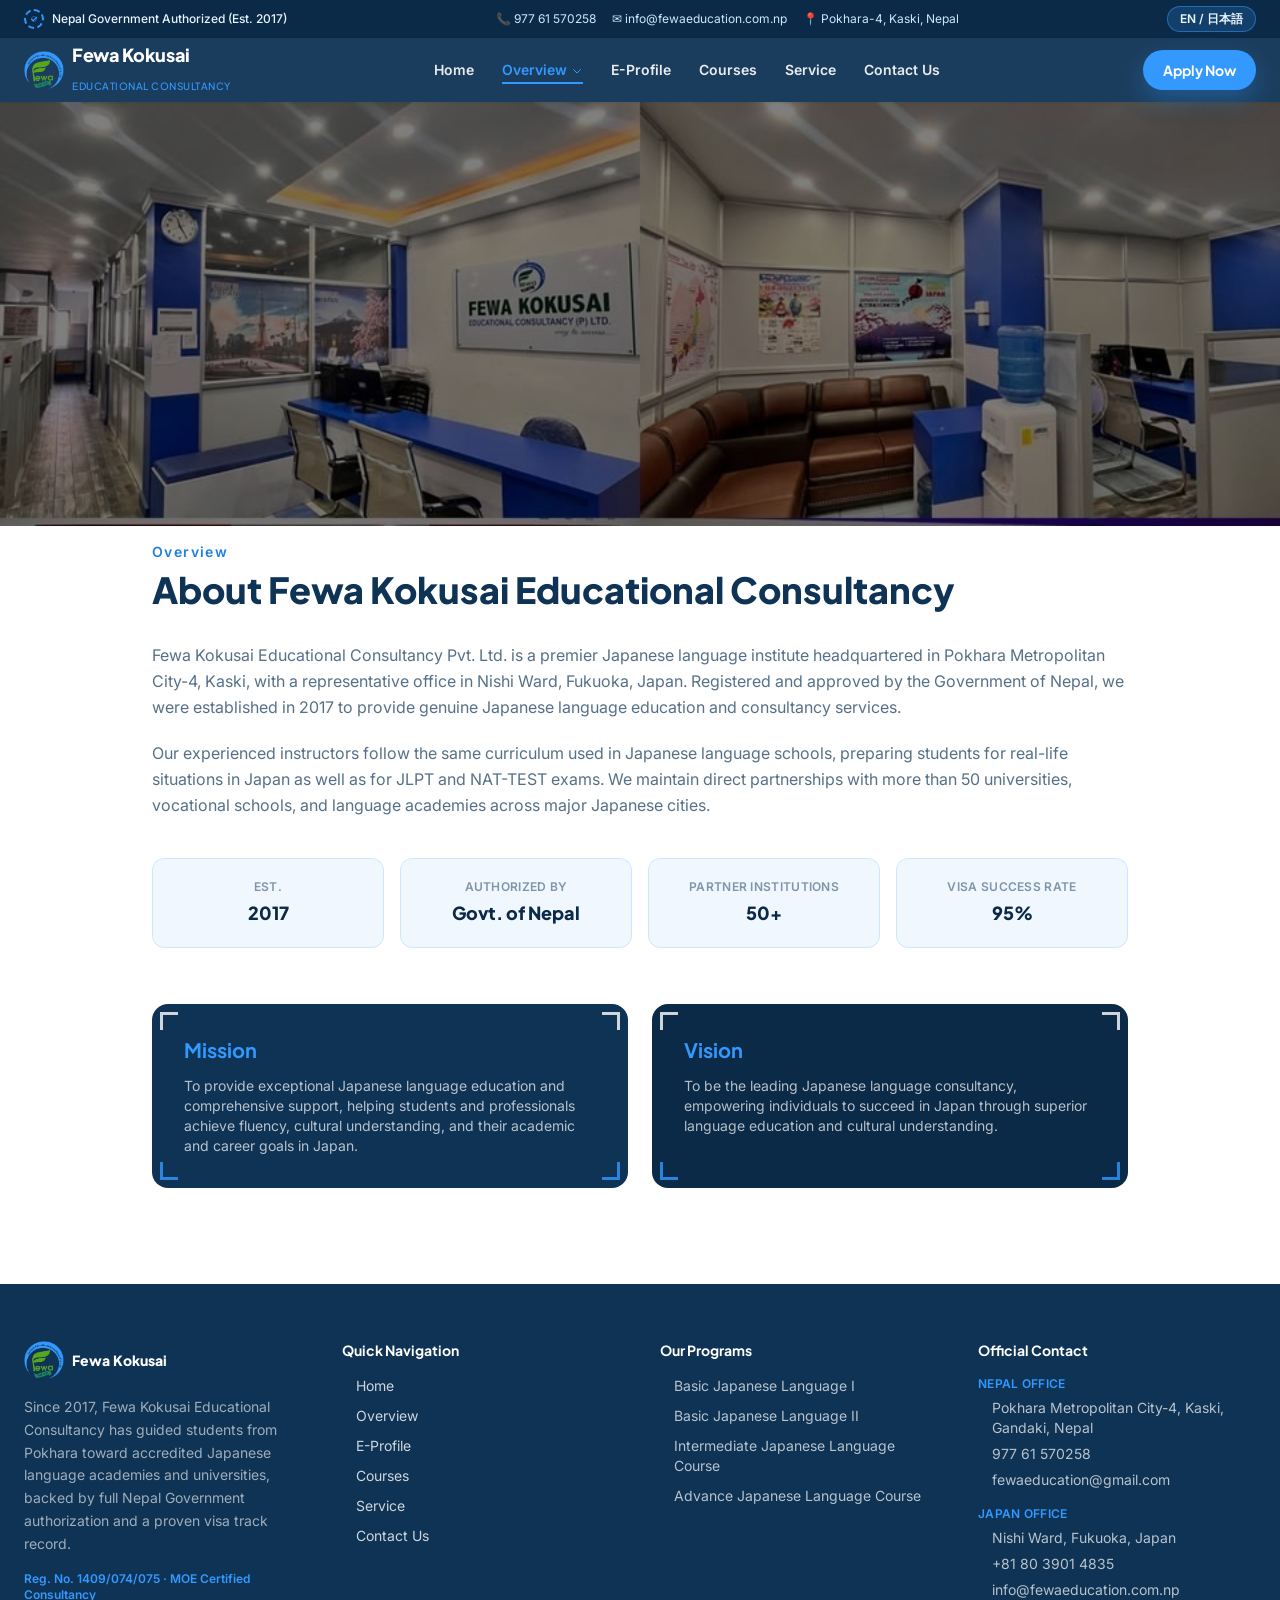
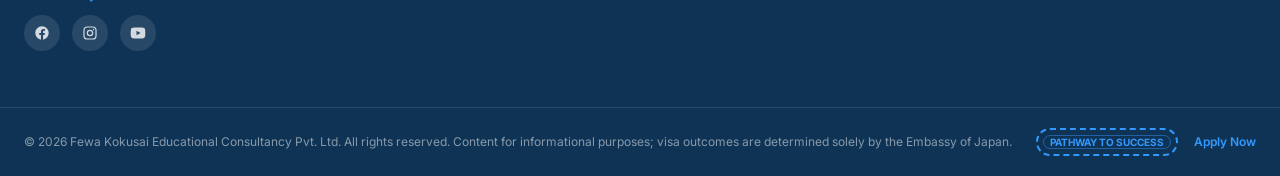
==== commit d462eb7c: "Update about.html" ====
--- a/about.html
+++ b/about.html
@@ -56,7 +56,7 @@
               <div class="bg-white text-navy-900 rounded-xl shadow-2xl border border-mint-100 w-56 py-2 passport-corner">
                 <span class="pc-bl"></span><span class="pc-br"></span>
                 <a href="about.html" class="block w-full text-left px-4 py-2.5 hover:bg-mint-50 text-sm font-semibold" data-i18n="nav.about">About Us</a>
-                <a href="chairman.html" class="block w-full text-left px-4 py-2.5 hover:bg-mint-50 text-sm font-semibold" data-i18n="nav.chairman">Messages From Chairman</a>
+                <a href="chairman.html" class="block w-full text-left px-4 py-2.5 hover:bg-mint-50 text-sm font-semibold" data-i18n="nav.chairman">Message From Chairman</a>
               </div>
             </div>
           </div>
--- a/css/styles.css
+++ b/css/styles.css
@@ -1236,6 +1236,7 @@
   .md\:flex{display:flex}
   .md\:grid-cols-2{grid-template-columns:repeat(2,minmax(0,1fr))}
   .md\:grid-cols-5{grid-template-columns:repeat(5,minmax(0,1fr))}
+  
 }
 @media (min-width:1024px){
   .lg\:flex{display:flex}
@@ -1350,4 +1351,260 @@
 .titleimg img {
     position: relative;
     z-index: 0;
+}
+.servicechater{
+    width: 95%;
+    border-radius: 6px;
+    display: inline-block;
+    text-align: center;
+  }
+  .en {
+    font-size: 7.5pt;
+    color: #64748b;
+    font-style: italic;
+    font-weight: normal;
+    display: block;
+    line-height: 1.2;
+    margin-top: 1px;
+  }
+
+  .en-inline {
+    font-size: 7.5pt;
+    color: #64748b;
+    font-style: italic;
+    font-weight: normal;
+  }
+
+  /* Header Section */
+  .header-card {
+    background: #ffffff;
+    border: 1px solid #cbd5e1;
+    border-radius: 8px;
+    padding: 12px 20px;
+    margin-bottom: 12px;
+    box-shadow: 0 2px 4px rgba(0,0,0,0.03);
+    border-top: 6px solid #00a0e9;
+  }
+
+   .charter-cell {
+    text-align: center;
+    vertical-align: middle;
+  }
+
+  .company-title-np {
+    font-size: 18pt;
+    font-weight: bold;
+    color: #297c3e4d;
+    margin: 0;
+  }
+
+  .company-title-en {
+    font-size: 13pt;
+    font-weight: bold;
+    color: #00a0e9;
+    margin: 2px 0 0 0;
+  }
+
+  .estd-text {
+    font-size: 9.5pt;
+    color: #64748b;
+    font-weight: bold;
+  }
+
+  .charter-badge {   
+    color: #095579;
+    font-size: 20pt;
+    font-weight: bold;
+    padding: 8px 14px;
+    border-radius: 6px;
+    display: inline-block;
+    text-align: center;
+
+  }
+
+  .charter-sub {
+    color: #4894f8;
+    font-size: 15px;
+    font-weight: bold;
+    margin-top: 4px;
+  }
+
+  /* Purpose Banner */
+  .purpose-banner {
+    background: linear-gradient(to right, #0f172a, #1e293b);
+    color: #ffffff;
+    padding: 10px 16px;
+    border-radius: 6px;
+    margin-bottom: 12px;
+    font-size: 11pt;
+  }
+
+  .purpose-banner span.banner-title {
+    color: #38bdf8;
+    font-weight: bold;
+  }
+
+  .section-header {
+    background-color: #e0f2fe;
+    color: #0369a1;
+    font-size: 13pt;
+    font-weight: bold;
+    padding: 6px 12px;
+    border-radius: 4px;
+    border-left: 5px solid #00a0e9;
+    margin-bottom: 8px;
+    margin-top: 4px;
+  }
+
+  /* Main Table Styling */
+  table.data-table {
+    width: 100%;
+    border-collapse: collapse;
+    margin-bottom: 12px;
+    background-color: #ffffff;
+    border-radius: 6px;
+    overflow: hidden;
+    box-shadow: 0 1px 3px rgba(0,0,0,0.03);
+  }
+
+  table.data-table th {
+    background-color: #0f172a;
+    color: #ffffff;
+    font-size: 10.5pt;
+    font-weight: bold;
+    text-align: left;
+    padding: 8px 8px;
+    border: 1px solid #1e293b;
+  }
+
+  table.data-table td {
+    padding: 8px 8px;
+    border: 1px solid #e2e8f0;
+    font-size: 10pt;
+    vertical-align: top;
+  }
+
+  table.data-table tr:nth-child(even) {
+    background-color: #f8fafc;
+  }
+
+  ul, ol {
+    margin: 0;
+    padding-left: 14px;
+  }
+
+  li {
+    margin-bottom: 3px;
+  }
+
+  .tag-free {
+    background-color: #dcfce7;
+    color: #15803d;
+    font-weight: bold;
+    padding: 3px 8px;
+    border-radius: 4px;
+    display: inline-block;
+    font-size: 9.5pt;
+    text-align: center;
+  }
+
+  .tag-fee {
+    background-color: #fef3c7;
+    color: #b45309;
+    padding: 3px 8px;
+    border-radius: 4px;
+    display: inline-block;
+    font-size: 9.5pt;
+  }
+
+  /* Two Column Layout */
+  .grid-container {
+    display: table;
+    width: 100%;
+    table-layout: fixed;
+    margin-bottom: 12px;
+  }
+
+  .grid-box {
+    display: table-cell;
+    width: 50%;
+    padding: 10px 14px;
+    vertical-align: top;
+    background-color: #ffffff;
+    border-radius: 6px;
+    border: 1px solid #e2e8f0;
+    box-shadow: 0 1px 3px rgba(0,0,0,0.02);
+  }
+
+  .grid-box h3 {
+    margin: 0 0 8px 0;
+    font-size: 11.5pt;
+    color: #1b5e20;
+    border-bottom: 1.5px solid #dcfce7;
+    padding-bottom: 4px;
+  }
+
+  .payment-alert {
+    background-color: #fef2f2;
+    border: 1.5px solid #fca5a5;
+    border-radius: 6px;
+    padding: 8px 14px;
+    margin-bottom: 12px;
+    color: #991b1b;
+    font-size: 10.5pt;
+    font-weight: bold;
+  }
+
+  /* Contact Footer Box */
+  .contact-section {
+    background-color: #ffffff;
+    border: 1px solid #cbd5e1;
+    border-radius: 6px;
+    padding: 10px 14px;
+    border-top: 4px solid #00a0e9;
+  }
+
+  .contact-section h3 {
+    margin: 0 0 6px 0;
+    font-size: 11.5pt;
+    color: #0f172a;
+  }
+
+  .contact-table {
+    width: 100%;
+    border-collapse: collapse;
+    font-size: 10pt;
+  }
+
+  .contact-table td {
+    padding: 2px 6px;
+    vertical-align: top;
+    border: none;
+  }
+.data-table-scroll {
+  width: 100%;
+  max-width: 100%;
+  overflow-x: auto;
+  overflow-y: hidden;
+  -webkit-overflow-scrolling: touch;
+  margin-bottom: 8px;
+}
+
+.data-table-scroll table.data-table {
+  width: max-content;
+  min-width: 900px;
+  margin-bottom: 0;
+}
+
+/* Make only this table more compact */
+.data-table-scroll table.data-table th {
+  padding: 5px 7px;
+  font-size: 9.5pt;
+  line-height: 1.15;
+}
+
+.data-table-scroll table.data-table td {
+  padding: 5px 7px;
+  font-size: 9pt;
+  line-height: 1.2;
 }
